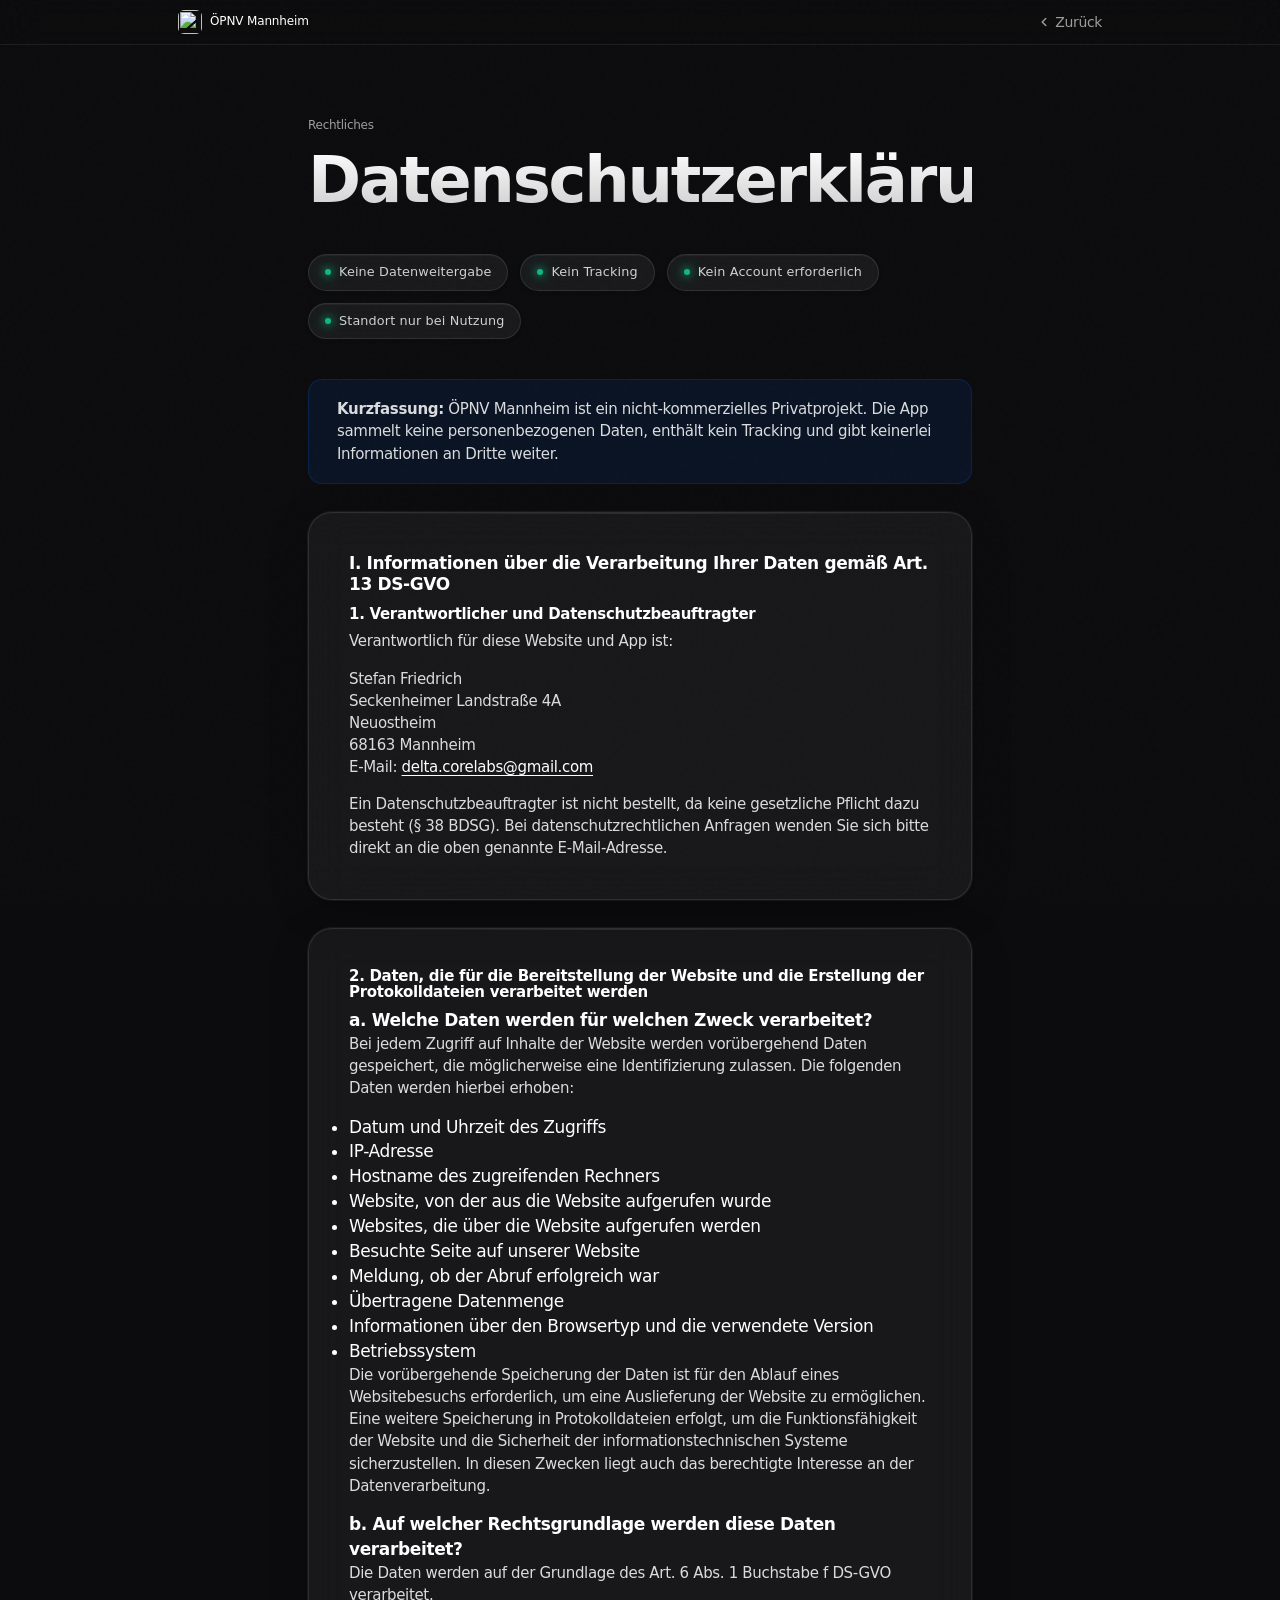
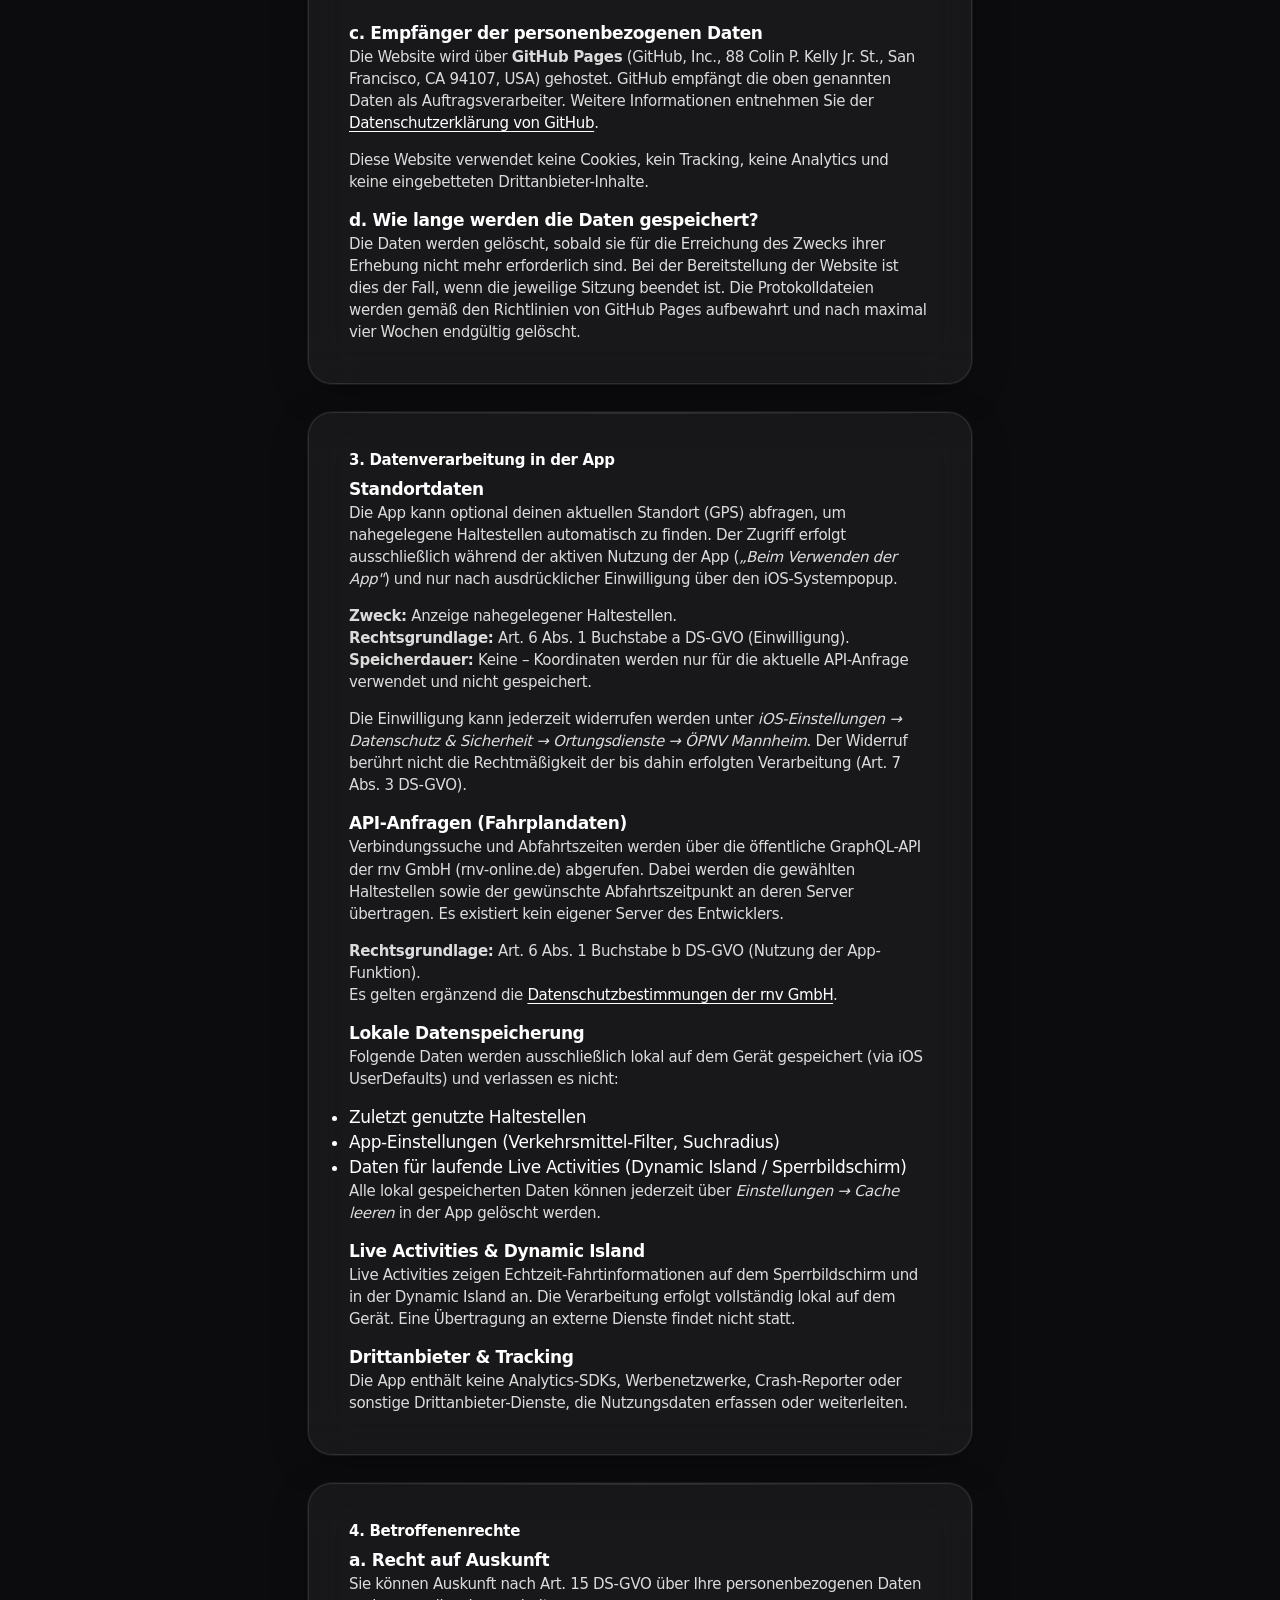
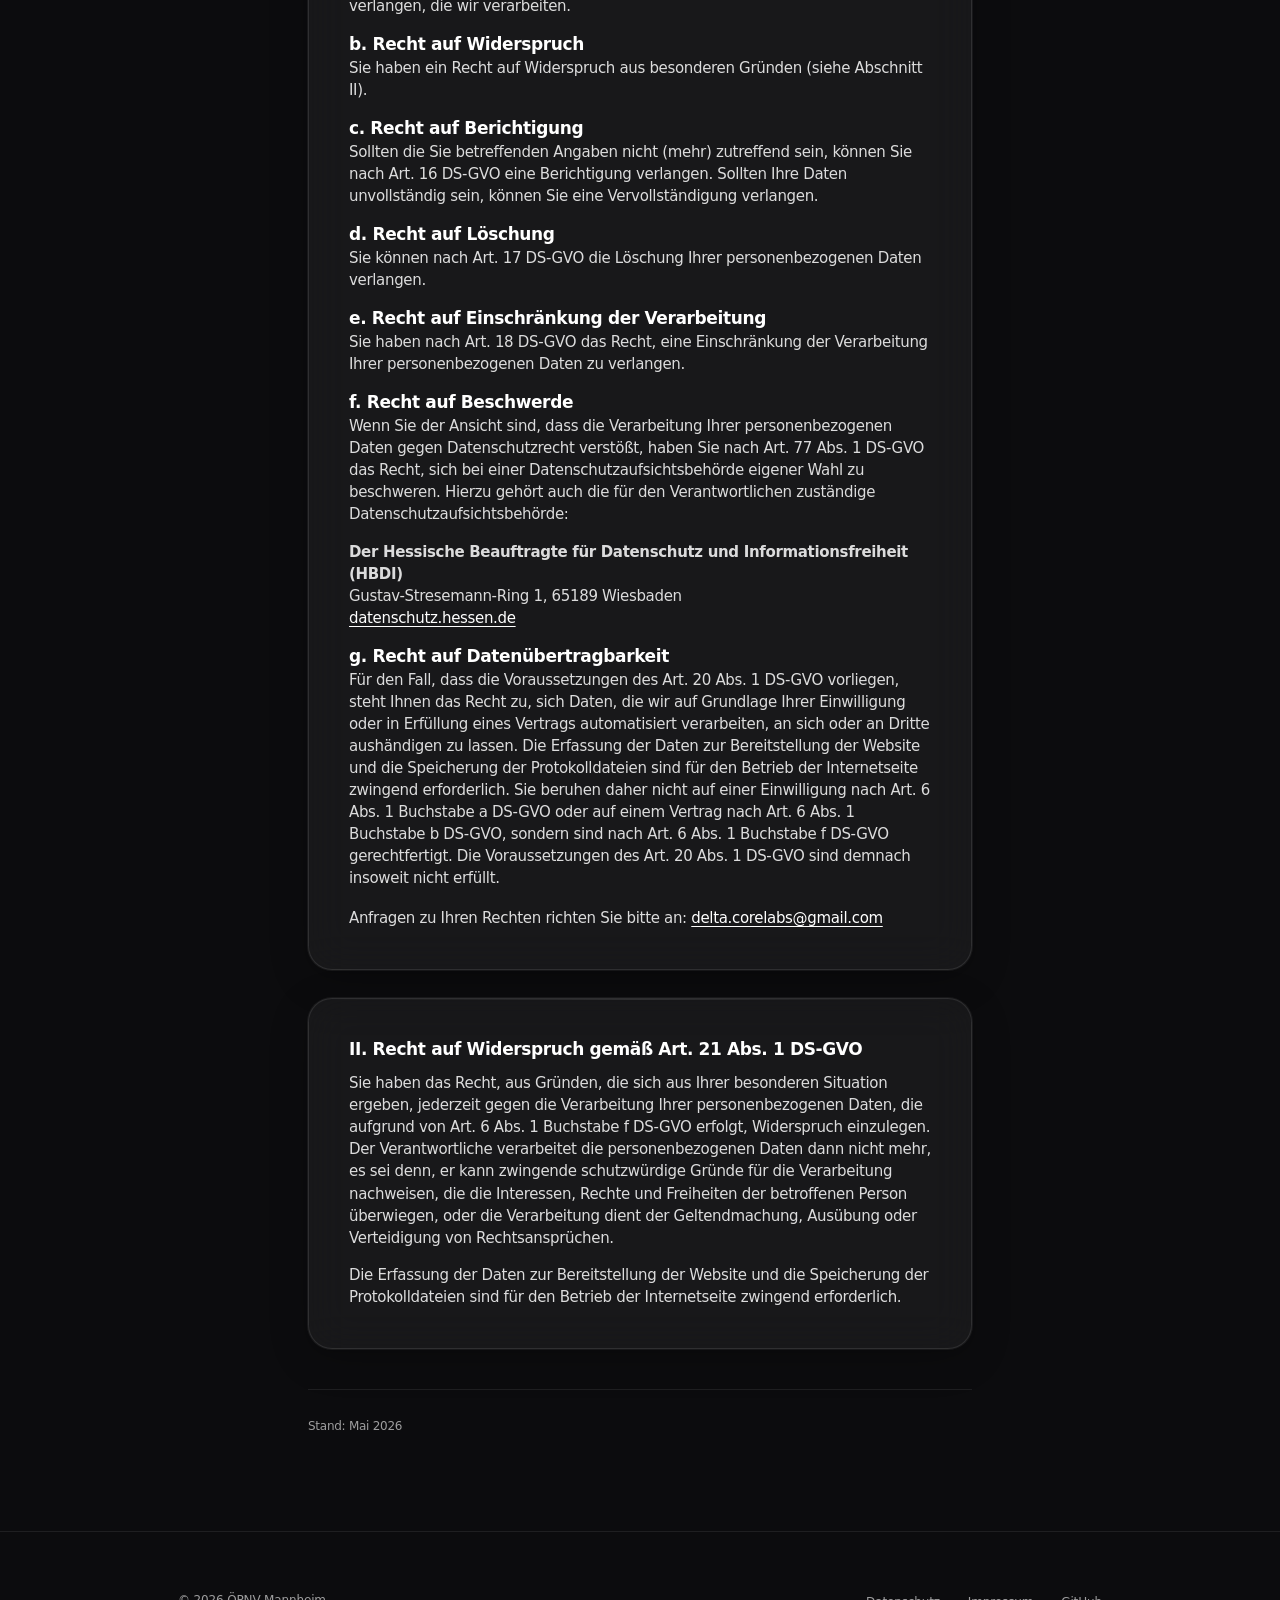
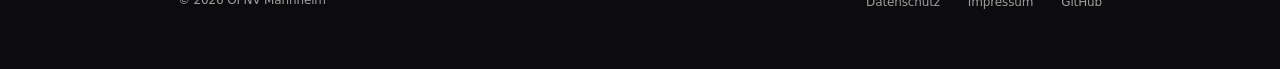
==== docs/datenschutz.html @ c0ea9a95 "website update" ====
<!DOCTYPE html>
<html lang="de">
<head>
  <meta charset="UTF-8" />
  <meta name="viewport" content="width=device-width, initial-scale=1.0" />
  <title>Datenschutzerklärung – ÖPNV Mannheim</title>
  <meta name="description" content="Datenschutzerklärung der App ÖPNV Mannheim – kein Tracking, keine Datenweitergabe." />
  <meta name="robots" content="noindex" />

  <link rel="icon" type="image/png" href="favicon.png" />
  <link rel="apple-touch-icon" href="apple-touch-icon.png" />
  <link rel="stylesheet" href="style.css" />
</head>
<body>

<nav>
  <div class="nav-inner">
    <a class="nav-logo" href="index.html">
      <img src="favicon.png" alt="" width="30" height="30" />
      ÖPNV Mannheim
    </a>
    <a class="back-link" href="index.html">
      <svg width="14" height="14" viewBox="0 0 24 24" fill="none" stroke="currentColor"
           stroke-width="2.5" stroke-linecap="round" stroke-linejoin="round" aria-hidden="true">
        <polyline points="15 18 9 12 15 6"/>
      </svg>
      Zurück
    </a>
  </div>
</nav>

<main class="page-main">
  <p class="page-eyebrow">Rechtliches</p>
  <h1>Datenschutzerklärung</h1>

  <div class="badge-group" style="margin-bottom: var(--sp-xl)">
    <span class="badge"><span class="dot"></span> Keine Datenweitergabe</span>
    <span class="badge"><span class="dot"></span> Kein Tracking</span>
    <span class="badge"><span class="dot"></span> Kein Account erforderlich</span>
    <span class="badge"><span class="dot"></span> Standort nur bei Nutzung</span>
  </div>

  <div class="highlight-box">
    <p>
      <strong>Kurzfassung:</strong> ÖPNV Mannheim ist ein nicht-kommerzielles Privatprojekt.
      Die App sammelt keine personenbezogenen Daten, enthält kein Tracking und gibt
      keinerlei Informationen an Dritte weiter.
    </p>
  </div>

  <!-- I. Informationen gemäß Art. 13 DS-GVO -->
  <div class="card">
    <h2>I. Informationen über die Verarbeitung Ihrer Daten gemäß Art. 13 DS-GVO</h2>

    <h3>1. Verantwortlicher und Datenschutzbeauftragter</h3>
    <p>Verantwortlich für diese Website und App ist:</p>
    <p>
      Stefan Friedrich<br />
      Seckenheimer Landstraße 4A <br />
      Neuostheim <br />
      68163 Mannheim <br />
      E-Mail: <span id="contact-email-ds"><noscript>delta.corelabs [at] gmail.com</noscript></span>
    </p>
    <p>
      Ein Datenschutzbeauftragter ist nicht bestellt, da keine gesetzliche Pflicht
      dazu besteht (§ 38 BDSG). Bei datenschutzrechtlichen Anfragen wenden Sie sich
      bitte direkt an die oben genannte E-Mail-Adresse.
    </p>
  </div>

  <!-- I.2 Website-Protokolldaten -->
  <div class="card">
    <h3>2. Daten, die für die Bereitstellung der Website und die Erstellung der Protokolldateien verarbeitet werden</h3>

    <h4>a. Welche Daten werden für welchen Zweck verarbeitet?</h4>
    <p>
      Bei jedem Zugriff auf Inhalte der Website werden vorübergehend Daten gespeichert,
      die möglicherweise eine Identifizierung zulassen. Die folgenden Daten werden
      hierbei erhoben:
    </p>
    <ul>
      <li>Datum und Uhrzeit des Zugriffs</li>
      <li>IP-Adresse</li>
      <li>Hostname des zugreifenden Rechners</li>
      <li>Website, von der aus die Website aufgerufen wurde</li>
      <li>Websites, die über die Website aufgerufen werden</li>
      <li>Besuchte Seite auf unserer Website</li>
      <li>Meldung, ob der Abruf erfolgreich war</li>
      <li>Übertragene Datenmenge</li>
      <li>Informationen über den Browsertyp und die verwendete Version</li>
      <li>Betriebssystem</li>
    </ul>
    <p>
      Die vorübergehende Speicherung der Daten ist für den Ablauf eines Websitebesuchs
      erforderlich, um eine Auslieferung der Website zu ermöglichen. Eine weitere
      Speicherung in Protokolldateien erfolgt, um die Funktionsfähigkeit der Website
      und die Sicherheit der informationstechnischen Systeme sicherzustellen. In diesen
      Zwecken liegt auch das berechtigte Interesse an der Datenverarbeitung.
    </p>

    <h4>b. Auf welcher Rechtsgrundlage werden diese Daten verarbeitet?</h4>
    <p>
      Die Daten werden auf der Grundlage des Art. 6 Abs. 1 Buchstabe f DS-GVO verarbeitet.
    </p>

    <h4>c. Empfänger der personenbezogenen Daten</h4>
    <p>
      Die Website wird über <strong>GitHub Pages</strong> (GitHub, Inc., 88 Colin P.
      Kelly Jr. St., San Francisco, CA 94107, USA) gehostet. GitHub empfängt die oben
      genannten Daten als Auftragsverarbeiter. Weitere Informationen entnehmen Sie der
      <a href="https://docs.github.com/en/site-policy/privacy-policies/github-general-privacy-statement"
         target="_blank" rel="noopener">Datenschutzerklärung von GitHub</a>.
    </p>
    <p>
      Diese Website verwendet keine Cookies, kein Tracking, keine Analytics und
      keine eingebetteten Drittanbieter-Inhalte.
    </p>

    <h4>d. Wie lange werden die Daten gespeichert?</h4>
    <p>
      Die Daten werden gelöscht, sobald sie für die Erreichung des Zwecks ihrer
      Erhebung nicht mehr erforderlich sind. Bei der Bereitstellung der Website ist
      dies der Fall, wenn die jeweilige Sitzung beendet ist. Die Protokolldateien
      werden gemäß den Richtlinien von GitHub Pages aufbewahrt und nach maximal
      vier Wochen endgültig gelöscht.
    </p>
  </div>

  <!-- I.3 App -->
  <div class="card">
    <h3>3. Datenverarbeitung in der App</h3>

    <h4>Standortdaten</h4>
    <p>
      Die App kann optional deinen aktuellen Standort (GPS) abfragen, um nahegelegene
      Haltestellen automatisch zu finden. Der Zugriff erfolgt ausschließlich während
      der aktiven Nutzung der App (<em>„Beim Verwenden der App"</em>) und nur nach
      ausdrücklicher Einwilligung über den iOS-Systempopup.
    </p>
    <p>
      <strong>Zweck:</strong> Anzeige nahegelegener Haltestellen.<br />
      <strong>Rechtsgrundlage:</strong> Art. 6 Abs. 1 Buchstabe a DS-GVO (Einwilligung).<br />
      <strong>Speicherdauer:</strong> Keine – Koordinaten werden nur für die aktuelle
      API-Anfrage verwendet und nicht gespeichert.
    </p>
    <p>
      Die Einwilligung kann jederzeit widerrufen werden unter
      <em>iOS-Einstellungen → Datenschutz &amp; Sicherheit → Ortungsdienste → ÖPNV Mannheim</em>.
      Der Widerruf berührt nicht die Rechtmäßigkeit der bis dahin erfolgten Verarbeitung
      (Art. 7 Abs. 3 DS-GVO).
    </p>

    <h4>API-Anfragen (Fahrplandaten)</h4>
    <p>
      Verbindungssuche und Abfahrtszeiten werden über die öffentliche GraphQL-API der
      rnv GmbH (rnv-online.de) abgerufen. Dabei werden die gewählten Haltestellen
      sowie der gewünschte Abfahrtszeitpunkt an deren Server übertragen.
      Es existiert kein eigener Server des Entwicklers.
    </p>
    <p>
      <strong>Rechtsgrundlage:</strong> Art. 6 Abs. 1 Buchstabe b DS-GVO (Nutzung der
      App-Funktion).<br />
      Es gelten ergänzend die
      <a href="https://www.rnv-online.de/datenschutz" target="_blank" rel="noopener">
        Datenschutzbestimmungen der rnv GmbH</a>.
    </p>

    <h4>Lokale Datenspeicherung</h4>
    <p>
      Folgende Daten werden ausschließlich lokal auf dem Gerät gespeichert
      (via iOS UserDefaults) und verlassen es nicht:
    </p>
    <ul>
      <li>Zuletzt genutzte Haltestellen</li>
      <li>App-Einstellungen (Verkehrsmittel-Filter, Suchradius)</li>
      <li>Daten für laufende Live Activities (Dynamic Island / Sperrbildschirm)</li>
    </ul>
    <p>
      Alle lokal gespeicherten Daten können jederzeit über
      <em>Einstellungen → Cache leeren</em> in der App gelöscht werden.
    </p>

    <h4>Live Activities &amp; Dynamic Island</h4>
    <p>
      Live Activities zeigen Echtzeit-Fahrtinformationen auf dem Sperrbildschirm
      und in der Dynamic Island an. Die Verarbeitung erfolgt vollständig lokal auf
      dem Gerät. Eine Übertragung an externe Dienste findet nicht statt.
    </p>

    <h4>Drittanbieter &amp; Tracking</h4>
    <p>
      Die App enthält keine Analytics-SDKs, Werbenetzwerke, Crash-Reporter oder
      sonstige Drittanbieter-Dienste, die Nutzungsdaten erfassen oder weiterleiten.
    </p>
  </div>

  <!-- I.4 Betroffenenrechte -->
  <div class="card">
    <h3>4. Betroffenenrechte</h3>

    <h4>a. Recht auf Auskunft</h4>
    <p>
      Sie können Auskunft nach Art. 15 DS-GVO über Ihre personenbezogenen Daten
      verlangen, die wir verarbeiten.
    </p>

    <h4>b. Recht auf Widerspruch</h4>
    <p>
      Sie haben ein Recht auf Widerspruch aus besonderen Gründen (siehe Abschnitt II).
    </p>

    <h4>c. Recht auf Berichtigung</h4>
    <p>
      Sollten die Sie betreffenden Angaben nicht (mehr) zutreffend sein, können Sie
      nach Art. 16 DS-GVO eine Berichtigung verlangen. Sollten Ihre Daten unvollständig
      sein, können Sie eine Vervollständigung verlangen.
    </p>

    <h4>d. Recht auf Löschung</h4>
    <p>
      Sie können nach Art. 17 DS-GVO die Löschung Ihrer personenbezogenen Daten verlangen.
    </p>

    <h4>e. Recht auf Einschränkung der Verarbeitung</h4>
    <p>
      Sie haben nach Art. 18 DS-GVO das Recht, eine Einschränkung der Verarbeitung
      Ihrer personenbezogenen Daten zu verlangen.
    </p>

    <h4>f. Recht auf Beschwerde</h4>
    <p>
      Wenn Sie der Ansicht sind, dass die Verarbeitung Ihrer personenbezogenen Daten
      gegen Datenschutzrecht verstößt, haben Sie nach Art. 77 Abs. 1 DS-GVO das Recht,
      sich bei einer Datenschutzaufsichtsbehörde eigener Wahl zu beschweren. Hierzu
      gehört auch die für den Verantwortlichen zuständige Datenschutzaufsichtsbehörde:
    </p>
    <p>
      <strong>Der Hessische Beauftragte für Datenschutz und Informationsfreiheit (HBDI)</strong><br />
      Gustav-Stresemann-Ring 1, 65189 Wiesbaden<br />
      <a href="https://datenschutz.hessen.de" target="_blank" rel="noopener">
        datenschutz.hessen.de</a>
    </p>

    <h4>g. Recht auf Datenübertragbarkeit</h4>
    <p>
      Für den Fall, dass die Voraussetzungen des Art. 20 Abs. 1 DS-GVO vorliegen,
      steht Ihnen das Recht zu, sich Daten, die wir auf Grundlage Ihrer Einwilligung
      oder in Erfüllung eines Vertrags automatisiert verarbeiten, an sich oder an
      Dritte aushändigen zu lassen. Die Erfassung der Daten zur Bereitstellung der
      Website und die Speicherung der Protokolldateien sind für den Betrieb der
      Internetseite zwingend erforderlich. Sie beruhen daher nicht auf einer
      Einwilligung nach Art. 6 Abs. 1 Buchstabe a DS-GVO oder auf einem Vertrag
      nach Art. 6 Abs. 1 Buchstabe b DS-GVO, sondern sind nach Art. 6 Abs. 1
      Buchstabe f DS-GVO gerechtfertigt. Die Voraussetzungen des Art. 20 Abs. 1
      DS-GVO sind demnach insoweit nicht erfüllt.
    </p>

    <p style="margin-top: var(--sp-md)">
      Anfragen zu Ihren Rechten richten Sie bitte an:
      <span id="contact-email-ds2"><noscript>delta.corelabs [at] gmail.com</noscript></span>
    </p>
  </div>

  <!-- II. Widerspruchsrecht -->
  <div class="card">
    <h2>II. Recht auf Widerspruch gemäß Art. 21 Abs. 1 DS-GVO</h2>
    <p>
      Sie haben das Recht, aus Gründen, die sich aus Ihrer besonderen Situation ergeben,
      jederzeit gegen die Verarbeitung Ihrer personenbezogenen Daten, die aufgrund von
      Art. 6 Abs. 1 Buchstabe f DS-GVO erfolgt, Widerspruch einzulegen. Der Verantwortliche
      verarbeitet die personenbezogenen Daten dann nicht mehr, es sei denn, er kann
      zwingende schutzwürdige Gründe für die Verarbeitung nachweisen, die die Interessen,
      Rechte und Freiheiten der betroffenen Person überwiegen, oder die Verarbeitung dient
      der Geltendmachung, Ausübung oder Verteidigung von Rechtsansprüchen.
    </p>
    <p>
      Die Erfassung der Daten zur Bereitstellung der Website und die Speicherung der
      Protokolldateien sind für den Betrieb der Internetseite zwingend erforderlich.
    </p>
  </div>

  <p class="meta">Stand: Mai 2026</p>
</main>

<footer>
  <div class="footer-inner">
    <span>© 2026 ÖPNV Mannheim</span>
    <ul>
      <li><a href="datenschutz.html">Datenschutz</a></li>
      <li><a href="impressum.html">Impressum</a></li>
      <li><a href="https://github.com/friedrichstefan/RNV-Transport-App" target="_blank" rel="noopener">GitHub</a></li>
    </ul>
  </div>
</footer>

<script>
(function () {
  var u = 'delta.corelabs', d = 'gmail.com', addr = u + '@' + d;
  var link = '<a href="mailto:' + addr + '">' + addr + '</a>';
  ['contact-email-ds', 'contact-email-ds2'].forEach(function (id) {
    var el = document.getElementById(id);
    if (el) el.innerHTML = link;
  });
})();
</script>

</body>
</html>
---- docs/style.css ----
/* ── Design Tokens – Frosted Glass Light-Dark Design 2024+ ───── */
:root {
  /* CTAs – Vibrant gradient with subtle animation */
  --c-primary:        #0066FF;
  --c-primary-active: #0052cc;
  --c-primary-gradient: linear-gradient(135deg, #0066FF 0%, #8B5CF6 50%, #D946EF 100%);
  --c-primary-gradient-hover: linear-gradient(135deg, #3385FF 0%, #A78BFA 50%, #E879F9 100%);
  --c-on-primary:     #ffffff;

  /* Text – Brighter for better readability */
  --c-ink:       #ffffff;
  --c-body:      rgba(255, 255, 255, 0.85);
  --c-muted:     rgba(255, 255, 255, 0.6);
  --c-muted-soft:rgba(255, 255, 255, 0.4);

  /* Canvas – Lighter dark backgrounds */
  --c-canvas:          #0C0C0E;
  --c-canvas-soft:     #121214;
  --c-surface:         #18181B;
  --c-surface-strong:  #1E1E22;

  /* Dark tiles – Lighter variations */
  --c-tile-dark:   #0C0C0E;
  --c-tile-dark-2: #101012;
  --c-tile-dark-3: #0E0E10;

  /* Hairlines – More visible glass borders */
  --c-hairline:        rgba(255, 255, 255, 0.08);
  --c-hairline-solid:  rgba(255, 255, 255, 0.12);
  --c-hairline-soft:   rgba(255, 255, 255, 0.05);

  /* Gradient orbs – Brighter neon spectrum */
  --c-grad-mint:    #3B82F6;
  --c-grad-peach:   #A78BFA;
  --c-grad-lavender:#C084FC;
  --c-grad-sky:     #22D3EE;
  --c-grad-rose:    #F472B6;

  /* Semantic – Modern neon accents */
  --c-success: #10B981;
  --c-error:   #EF4444;
  --c-warning: #F59E0B;

  /* Typography – Modern system stack with variable fonts */
  --font-display: 'SF Pro Display', 'Inter var', system-ui, -apple-system, BlinkMacSystemFont, sans-serif;
  --font-body:    'SF Pro Text', 'Inter var', system-ui, -apple-system, BlinkMacSystemFont, sans-serif;

  /* Spacing – Slightly more generous */
  --sp-xxs:     4px;
  --sp-xs:      8px;
  --sp-sm:      12px;
  --sp-base:    20px;
  --sp-md:      18px;
  --sp-lg:      28px;
  --sp-xl:      40px;
  --sp-xxl:     56px;
  --sp-section: 120px;

  /* Radius – More rounded for 2024+ aesthetics */
  --r-xs:   6px;
  --r-sm:   10px;
  --r-md:   14px;
  --r-lg:   18px;
  --r-xl:   24px;
  --r-xxl:  32px;
  --r-pill: 9999px;

  /* Shadows – Glass-style with soft glows */
  --shadow-card:       0 0 0 1px rgba(255, 255, 255, 0.06), 0 4px 6px rgba(0, 0, 0, 0.1), 0 10px 40px rgba(0, 0, 0, 0.2);
  --shadow-card-hover: 0 0 0 1px rgba(255, 255, 255, 0.12), 0 8px 16px rgba(0, 0, 0, 0.15), 0 24px 48px rgba(0, 102, 255, 0.12);
  --shadow-product:    drop-shadow(0 25px 50px rgba(0, 0, 0, 0.4));
  --shadow-glow:       0 0 60px rgba(59, 130, 246, 0.3), 0 0 120px rgba(167, 139, 250, 0.2);
  --shadow-glow-sm:    0 0 30px rgba(59, 130, 246, 0.25);

  /* Glass effect variables */
  --glass-bg:          rgba(255, 255, 255, 0.05);
  --glass-bg-strong:   rgba(255, 255, 255, 0.08);
  --glass-border:      rgba(255, 255, 255, 0.1);
  --glass-border-strong: rgba(255, 255, 255, 0.15);
  --glass-blur:        20px;

  /* Orb opacity – Brighter */
  --orb-opacity: .25;
  
  /* Animation timing */
  --ease-out-expo: cubic-bezier(0.16, 1, 0.3, 1);
  --ease-out-back: cubic-bezier(0.34, 1.56, 0.64, 1);
  --duration-fast: 150ms;
  --duration-normal: 300ms;
  --duration-slow: 500ms;
}

/* ── Tile overrides – Frosted glass variations ───────────────── */
.tile-dark   { background: #0C0C0E; --orb-opacity: .22; }
.tile-dark-2 { background: #101012; --orb-opacity: .20; }
.tile-dark-3 { background: #0E0E10; --orb-opacity: .22; }

/* Light tiles with glass feel */
.tile-light { 
  background: linear-gradient(180deg, #111113 0%, #151517 100%); 
  --orb-opacity: .18;
}
.tile-parchment { 
  background: #0F0F11; 
  border-top: 1px solid rgba(255, 255, 255, 0.06);
}

/* Modern mesh gradient overlay for hero sections */
.tile-dark::before,
.tile-dark-3::before {
  content: "";
  position: absolute;
  inset: 0;
  background: 
    radial-gradient(ellipse 80% 50% at 50% -20%, rgba(59, 130, 246, 0.12), transparent),
    radial-gradient(ellipse 60% 40% at 100% 50%, rgba(167, 139, 250, 0.08), transparent);
  pointer-events: none;
  z-index: 0;
}

/* ── Reset & Base ─────────────────────────────────────────────── */
*, *::before, *::after { box-sizing: border-box; margin: 0; padding: 0; }
html { scroll-behavior: smooth; }

body {
  font-family: var(--font-body);
  font-size: 17px;
  line-height: 1.47;
  letter-spacing: -0.022em;
  background: var(--c-canvas);
  color: var(--c-ink);
  -webkit-font-smoothing: antialiased;
  -moz-osx-font-smoothing: grayscale;
  position: relative;
}

/* Subtle noise texture overlay for depth */
body::before {
  content: "";
  position: fixed;
  inset: 0;
  background-image: url("data:image/svg+xml,%3Csvg viewBox='0 0 256 256' xmlns='http://www.w3.org/2000/svg'%3E%3Cfilter id='noise'%3E%3CfeTurbulence type='fractalNoise' baseFrequency='0.9' numOctaves='4' stitchTiles='stitch'/%3E%3C/filter%3E%3Crect width='100%25' height='100%25' filter='url(%23noise)'/%3E%3C/svg%3E");
  opacity: 0.015;
  pointer-events: none;
  z-index: 9999;
}

/* ── Typography – Modern tight tracking ──────────────────────── */
h1, h2, h3 {
  font-family: var(--font-display);
  font-weight: 600;
  color: var(--c-ink);
  line-height: 1.05;
}

h1 { 
  font-size: clamp(2.5rem, 6vw, 4rem); 
  letter-spacing: -0.035em; 
  font-weight: 700;
  background: linear-gradient(180deg, #fff 0%, rgba(255,255,255,0.8) 100%);
  -webkit-background-clip: text;
  -webkit-text-fill-color: transparent;
  background-clip: text;
}
h2 { 
  font-size: clamp(1.8rem, 4.5vw, 2.75rem);   
  letter-spacing: -0.025em;  
  margin-bottom: var(--sp-lg); 
  font-weight: 600;
}
h3 { 
  font-size: 1.125rem; 
  font-weight: 600; 
  letter-spacing: -0.02em; 
  font-family: var(--font-body); 
  margin-bottom: var(--sp-sm); 
}

p {
  font-family: var(--font-body);
  font-size: 17px;
  color: var(--c-body);
  line-height: 1.47;
  letter-spacing: -0.022em;
  margin-bottom: 1em;
}
p:last-child { margin-bottom: 0; }

a { color: var(--c-ink); text-decoration: underline; text-underline-offset: 3px; }
a:hover { opacity: .7; text-decoration: none; }

/* ── Layout ─────────────────────────────────────────────────── */
.container         { max-width: 900px; margin: 0 auto; padding: 0 var(--sp-lg); }
.container--narrow { max-width: 720px; margin: 0 auto; padding: 0 var(--sp-lg); }

section { padding: var(--sp-section) 0; position: relative; overflow: hidden; }
section + section { border-top: none; }

/* ── Eyebrow / Label – Frosted glass pill ────────────────────── */
.eyebrow {
  display: inline-flex;
  align-items: center;
  gap: var(--sp-xs);
  font-family: var(--font-body);
  font-size: .7rem;
  font-weight: 600;
  letter-spacing: .1em;
  text-transform: uppercase;
  color: #fff;
  background: linear-gradient(135deg, rgba(59, 130, 246, 0.2) 0%, rgba(167, 139, 250, 0.2) 100%);
  border: 1px solid rgba(255, 255, 255, 0.15);
  border-radius: var(--r-pill);
  padding: 8px 18px;
  margin-bottom: var(--sp-xl);
  text-decoration: none;
  backdrop-filter: blur(12px);
  -webkit-backdrop-filter: blur(12px);
  position: relative;
  overflow: hidden;
  box-shadow: 0 2px 8px rgba(0, 0, 0, 0.1), inset 0 1px 0 rgba(255,255,255,0.1);
}

.eyebrow::before {
  content: "";
  position: absolute;
  top: 0;
  left: 0;
  right: 0;
  height: 50%;
  background: linear-gradient(180deg, rgba(255,255,255,0.15) 0%, transparent 100%);
  pointer-events: none;
}

/* ── Gradient Orbs – Modern mesh gradient feel ───────────────── */
.orb-field {
  position: absolute;
  inset: 0;
  pointer-events: none;
  z-index: 0;
  overflow: hidden;
}

.orb {
  position: absolute;
  border-radius: 50%;
  filter: blur(120px);
  opacity: var(--orb-opacity);
  animation: float 20s ease-in-out infinite;
}

.orb-1 { 
  width: 600px; 
  height: 600px; 
  background: radial-gradient(circle, var(--c-grad-mint) 0%, transparent 70%);
  top: -200px; 
  right: -150px;
  animation-delay: 0s;
}
.orb-2 { 
  width: 500px; 
  height: 500px; 
  background: radial-gradient(circle, var(--c-grad-peach) 0%, transparent 70%);
  bottom: -150px; 
  left: -150px;
  animation-delay: -7s;
}
.orb-3 { 
  width: 400px; 
  height: 400px; 
  background: radial-gradient(circle, var(--c-grad-rose) 0%, transparent 70%);
  top: 20%; 
  left: 25%;
  animation-delay: -14s;
}

@keyframes float {
  0%, 100% { transform: translate(0, 0) scale(1); }
  25% { transform: translate(20px, -20px) scale(1.02); }
  50% { transform: translate(-10px, 10px) scale(0.98); }
  75% { transform: translate(-20px, -10px) scale(1.01); }
}

@keyframes orbFloat {
  0%, 100% { transform: translateY(0px) scale(1); }
  50%       { transform: translateY(-22px) scale(1.04); }
}
.orb-1 { animation: orbFloat 14s ease-in-out infinite; }
.orb-2 { animation: orbFloat 18s ease-in-out infinite 2.5s; }
.orb-3 { animation: orbFloat 16s ease-in-out infinite 5s; }

/* ── Navigation ─────────────────────────────────────────────── */
nav {
  position: sticky;
  top: 0;
  z-index: 200;
  background: rgba(12, 12, 14, 0.75);
  backdrop-filter: saturate(180%) blur(24px);
  -webkit-backdrop-filter: saturate(180%) blur(24px);
  border-bottom: 1px solid rgba(255, 255, 255, 0.08);
  transition: background .3s, border-color .3s, box-shadow .3s;
}

nav.scrolled { 
  background: rgba(12, 12, 14, 0.9); 
  backdrop-filter: saturate(180%) blur(24px); 
  -webkit-backdrop-filter: saturate(180%) blur(24px);
  box-shadow: 0 4px 30px rgba(0, 0, 0, 0.2);
}

.nav-inner {
  display: flex;
  align-items: center;
  justify-content: space-between;
  height: 44px;
  max-width: 980px;
  margin: 0 auto;
  padding: 0 var(--sp-lg);
}

.nav-logo {
  display: flex;
  align-items: center;
  gap: var(--sp-xs);
  text-decoration: none;
  font-size: 12px;
  font-weight: 400;
  letter-spacing: -0.012em;
  color: var(--c-ink);
}

.nav-logo:hover { opacity: 1; text-decoration: none; }
.nav-logo img { width: 24px; height: 24px; border-radius: 6px; }

.nav-links { display: flex; align-items: center; gap: var(--sp-xl); list-style: none; }

.nav-links a {
  font-size: 12px;
  font-weight: 400;
  letter-spacing: -0.012em;
  text-decoration: none;
  color: var(--c-muted);
  transition: color .15s;
}
.nav-links a:hover { color: var(--c-ink); opacity: 1; text-decoration: none; }

/* Hamburger */
.nav-hamburger {
  display: none;
  flex-direction: column;
  justify-content: center;
  align-items: center;
  gap: 4px;
  width: 36px;
  height: 36px;
  background: none;
  border: none;
  cursor: pointer;
  padding: 0;
}

.nav-hamburger span {
  display: block;
  width: 18px;
  height: 1px;
  background: var(--c-ink);
  border-radius: 1px;
  transition: transform .22s ease, opacity .22s ease;
  transform-origin: center;
}

.nav-hamburger.is-open span:nth-child(1) { transform: translateY(5px) rotate(45deg); }
.nav-hamburger.is-open span:nth-child(2) { opacity: 0; transform: scaleX(0); }
.nav-hamburger.is-open span:nth-child(3) { transform: translateY(-5px) rotate(-45deg); }

.nav-mobile {
  display: none;
  position: fixed;
  inset: 44px 0 0 0;
  background: rgba(10, 10, 10, .98);
  backdrop-filter: blur(24px);
  -webkit-backdrop-filter: blur(24px);
  z-index: 190;
  flex-direction: column;
  padding: var(--sp-xl) var(--sp-lg);
  border-top: 1px solid var(--c-hairline);
}

.nav-mobile.is-open { display: flex; }

.nav-mobile a {
  display: block;
  font-family: var(--font-display);
  font-size: 1.5rem;
  font-weight: 600;
  color: var(--c-ink);
  text-decoration: none;
  padding: var(--sp-md) 0;
  border-bottom: 1px solid var(--c-hairline);
  transition: color .15s;
}
.nav-mobile a:last-child { border-bottom: none; }
.nav-mobile a:hover { opacity: .6; text-decoration: none; }

/* ── Buttons – Ultra-modern 2024+ style ──────────────────────── */
.btn {
  display: inline-flex;
  align-items: center;
  justify-content: center;
  gap: var(--sp-xs);
  padding: 14px 28px;
  height: 48px;
  border-radius: var(--r-pill);
  font-family: var(--font-body);
  font-size: .9375rem;
  font-weight: 600;
  letter-spacing: -0.01em;
  text-decoration: none;
  cursor: pointer;
  border: none;
  transition: all var(--duration-normal) var(--ease-out-expo);
  white-space: nowrap;
  line-height: 1;
  position: relative;
  overflow: hidden;
}
.btn::before {
  content: "";
  position: absolute;
  inset: 0;
  background: linear-gradient(180deg, rgba(255,255,255,0.1) 0%, transparent 50%);
  opacity: 0;
  transition: opacity var(--duration-fast) ease;
}
.btn:hover::before { opacity: 1; }
.btn:hover { transform: translateY(-3px); text-decoration: none; }
.btn:active { transform: scale(0.97) translateY(0); transition-duration: 100ms; }

.btn-primary { 
  background: var(--c-primary-gradient); 
  color: var(--c-on-primary); 
  box-shadow: 
    0 0 0 1px rgba(255,255,255,0.1) inset,
    0 4px 16px rgba(0, 102, 255, 0.3),
    0 8px 32px rgba(139, 92, 246, 0.2);
}
.btn-primary:hover { 
  box-shadow: 
    0 0 0 1px rgba(255,255,255,0.15) inset,
    0 8px 32px rgba(0, 102, 255, 0.4),
    0 16px 48px rgba(139, 92, 246, 0.25);
}

.btn-outline {
  background: rgba(255, 255, 255, 0.06);
  color: var(--c-ink);
  box-shadow: 
    inset 0 0 0 1px rgba(255, 255, 255, 0.12),
    inset 0 1px 0 rgba(255, 255, 255, 0.1),
    0 2px 8px rgba(0, 0, 0, 0.15);
  backdrop-filter: blur(16px);
  -webkit-backdrop-filter: blur(16px);
}
.btn-outline:hover {
  box-shadow: 
    inset 0 0 0 1px rgba(255, 255, 255, 0.2),
    inset 0 1px 0 rgba(255, 255, 255, 0.15),
    0 4px 16px rgba(0, 0, 0, 0.2);
  background: rgba(255, 255, 255, 0.1);
}

.btn-instagram {
  background: rgba(255, 255, 255, 0.03);
  box-shadow: inset 0 0 0 1px rgba(255, 255, 255, 0.1);
  padding: var(--sp-xs) var(--sp-sm);
  line-height: 0;
  backdrop-filter: blur(8px);
  -webkit-backdrop-filter: blur(8px);
}
.btn-instagram:hover { background: rgba(255, 255, 255, 0.08); }

.btn-group { display: flex; gap: var(--sp-md); flex-wrap: wrap; align-items: center; }

/* App Store badge */
.appstore-badge-link {
  display: inline-flex;
  align-items: center;
  text-decoration: none;
  transition: opacity .15s, transform .15s;
}
.appstore-badge-link:hover  { opacity: .8; transform: translateY(-1px); text-decoration: none; }
.appstore-badge-link img    { display: block; height: 44px; width: auto; }

/* ── Badge Pills – Frosted glass morphism ────────────────────── */
.badge {
  display: inline-flex;
  align-items: center;
  gap: 8px;
  background: rgba(255, 255, 255, 0.06);
  border: 1px solid rgba(255, 255, 255, 0.1);
  border-radius: var(--r-pill);
  padding: 8px 16px;
  font-size: .8rem;
  font-weight: 500;
  color: rgba(255, 255, 255, 0.8);
  backdrop-filter: blur(16px);
  -webkit-backdrop-filter: blur(16px);
  letter-spacing: .01em;
  transition: all var(--duration-fast) ease;
  box-shadow: 0 2px 4px rgba(0, 0, 0, 0.05), inset 0 1px 0 rgba(255,255,255,0.05);
}

.badge:hover {
  background: rgba(255, 255, 255, 0.1);
  border-color: rgba(255, 255, 255, 0.15);
  color: rgba(255, 255, 255, 1);
}

.badge .dot { 
  width: 6px; 
  height: 6px; 
  border-radius: 50%; 
  background: var(--c-success); 
  flex-shrink: 0; 
  box-shadow: 0 0 8px var(--c-success), 0 0 16px var(--c-success);
  animation: pulse-dot 2s ease-in-out infinite;
}

@keyframes pulse-dot {
  0%, 100% { opacity: 1; transform: scale(1); }
  50% { opacity: 0.7; transform: scale(1.1); }
}

.badge-group { display: flex; flex-wrap: wrap; gap: var(--sp-sm); margin: var(--sp-xl) 0 0; }

/* Ensure containers in dark tiles sit above orb-field (z-index:0) */
.tile-dark   > .container,
.tile-dark-2 > .container,
.tile-dark-3 > .container { position: relative; z-index: 1; }

/* ── Hero ────────────────────────────────────────────────────── */
#hero {
  padding: 100px 0 var(--sp-section);
  text-align: center;
}

.hero-content { position: relative; z-index: 1; }
#hero .eyebrow { display: inline-flex; text-align: center; }
#hero h1 { margin: 0 auto var(--sp-md); max-width: 760px; }

.hero-sub {
  font-size: 1.125rem;
  color: var(--c-body);
  max-width: 540px;
  margin: 0 auto var(--sp-xl);
  line-height: 1.5;
}

.hero-content .btn-group { justify-content: center; }

/* ── Carousel ────────────────────────────────────────────────── */
.carousel { margin-top: var(--sp-xxl); }

.carousel-track {
  display: flex;
  align-items: center;
  justify-content: center;
  height: 540px;
  position: relative;
  touch-action: pan-y;
  cursor: grab;
  outline: none;
}
.carousel-track:active { cursor: grabbing; }

.carousel-slide {
  position: absolute;
  transition: transform .55s cubic-bezier(.4,0,.2,1), opacity .55s cubic-bezier(.4,0,.2,1);
  opacity: 0;
  pointer-events: none;
  will-change: transform, opacity;
}

.carousel-slide.is-active  { opacity: 1; pointer-events: auto; transform: translateX(0) rotate(0deg) scale(1); z-index: 3; }
.carousel-slide.is-prev    { opacity: .55; transform: translateX(-252px) rotate(-4deg) scale(.82); transform-origin: bottom right; z-index: 2; }
.carousel-slide.is-next    { opacity: .55; transform: translateX(252px)  rotate(4deg)  scale(.82); transform-origin: bottom left;  z-index: 2; }

.phone-mockup { position: relative; display: inline-block; width: 224px; }

.phone-mockup .phone-frame-img {
  display: block; width: 100%; height: auto;
  position: relative; z-index: 2;
  pointer-events: none; user-select: none; -webkit-user-drag: none;
  filter: var(--shadow-product);
}

.phone-mockup .phone-screenshot {
  position: absolute;
  top: 2.5%; left: 5.33%; width: 89.33%; height: 96.7%;
  object-fit: cover; z-index: 1;
  border-radius: 14px 14px 32px 32px;
  user-select: none; -webkit-user-drag: none;
}

.carousel-dots { display: flex; justify-content: center; gap: var(--sp-xs); margin-top: var(--sp-lg); }

.carousel-dots .dot {
  width: 6px; height: 6px; border-radius: 50%;
  background: var(--c-hairline-solid);
  border: none; cursor: pointer; padding: 0;
  transition: background .2s, width .25s cubic-bezier(.4,0,.2,1);
}

.carousel-dots .dot.active { background: var(--c-ink); width: 18px; border-radius: 3px; }

/* Watch carousel */
.carousel--watch .carousel-track { height: 430px; }

.watch-img {
  width: 200px; height: auto; display: block;
  filter: var(--shadow-product);
  user-select: none; -webkit-user-drag: none;
}

/* ── Stats Band ──────────────────────────────────────────────── */
#stats { padding: 0; }

.stats-grid { display: grid; grid-template-columns: repeat(3, 1fr); }

.stat-item { padding: var(--sp-xxl) var(--sp-xl); text-align: center; position: relative; }

.stat-item + .stat-item { border-left: 1px solid var(--c-hairline); }

.stat-value {
  display: block;
  font-family: var(--font-display);
  font-size: clamp(1.5rem, 3.5vw, 2.25rem);
  font-weight: 600;
  letter-spacing: -0.02em;
  color: var(--c-ink);
  margin-bottom: var(--sp-xxs);
  line-height: 1.1;
}

.stat-label { display: block; font-size: 14px; color: var(--c-muted); line-height: 1.43; letter-spacing: -0.014em; }

/* ── Steps ───────────────────────────────────────────────────── */
.steps-grid {
  display: grid;
  grid-template-columns: repeat(3, 1fr);
  gap: var(--sp-base);
  margin-top: var(--sp-xl);
}

.step-card {
  background: var(--glass-bg);
  border: 1px solid var(--glass-border);
  border-radius: var(--r-xxl);
  padding: var(--sp-xl);
  box-shadow: var(--shadow-card);
  transition: all var(--duration-normal) var(--ease-out-expo);
  backdrop-filter: blur(var(--glass-blur));
  -webkit-backdrop-filter: blur(var(--glass-blur));
  position: relative;
  overflow: hidden;
}

.step-card::before {
  content: "";
  position: absolute;
  top: 0;
  left: 0;
  right: 0;
  height: 1px;
  background: linear-gradient(90deg, transparent, rgba(255,255,255,0.15), transparent);
}

.step-card::after {
  content: "";
  position: absolute;
  inset: 0;
  background: linear-gradient(180deg, rgba(255,255,255,0.03) 0%, transparent 40%);
  pointer-events: none;
}

.step-card:hover { 
  box-shadow: var(--shadow-card-hover); 
  transform: translateY(-6px) scale(1.01); 
  border-color: var(--glass-border-strong);
  background: var(--glass-bg-strong);
}

.step-number {
  font-family: var(--font-display);
  font-size: 3rem;
  font-weight: 700;
  letter-spacing: -0.04em;
  background: linear-gradient(135deg, rgba(255,255,255,0.15) 0%, rgba(255,255,255,0.05) 100%);
  -webkit-background-clip: text;
  -webkit-text-fill-color: transparent;
  background-clip: text;
  line-height: 1;
  margin-bottom: var(--sp-lg);
  transition: all var(--duration-normal) var(--ease-out-expo);
}

.step-card:hover .step-number { 
  background: var(--c-primary-gradient);
  -webkit-background-clip: text;
  background-clip: text;
}

/* ── Feature Cards ───────────────────────────────────────────── */
.features-grid {
  display: grid;
  grid-template-columns: repeat(auto-fill, minmax(250px, 1fr));
  gap: var(--sp-base);
  margin-top: var(--sp-xl);
}

.feature-card {
  background: var(--glass-bg);
  border-radius: var(--r-xxl);
  padding: var(--sp-xl);
  border: 1px solid var(--glass-border);
  box-shadow: var(--shadow-card);
  position: relative;
  overflow: hidden;
  transition: all var(--duration-normal) var(--ease-out-expo);
  backdrop-filter: blur(var(--glass-blur));
  -webkit-backdrop-filter: blur(var(--glass-blur));
}

.feature-card:hover { 
  box-shadow: var(--shadow-card-hover); 
  transform: translateY(-6px) scale(1.01);
  border-color: var(--glass-border-strong);
  background: var(--glass-bg-strong);
}

/* Subtle gradient blob – Modern glow effect */
.feature-card::before {
  content: "";
  position: absolute;
  inset: 0;
  background: radial-gradient(circle at top right, var(--blob-color, transparent) 0%, transparent 60%);
  opacity: .12;
  pointer-events: none;
  transition: opacity var(--duration-normal) ease;
}

.feature-card:hover::before {
  opacity: .2;
}

/* Top highlight line + inner glow */
.feature-card::after {
  content: "";
  position: absolute;
  top: 0;
  left: 0;
  right: 0;
  height: 50%;
  background: linear-gradient(180deg, rgba(255,255,255,0.04) 0%, transparent 100%);
  pointer-events: none;
}

.feature-card:nth-child(1) { --blob-color: var(--c-grad-mint); }
.feature-card:nth-child(2) { --blob-color: var(--c-grad-sky); }
.feature-card:nth-child(3) { --blob-color: var(--c-grad-peach); }
.feature-card:nth-child(4) { --blob-color: var(--c-grad-lavender); }
.feature-card:nth-child(5) { --blob-color: var(--c-grad-rose); }
.feature-card:nth-child(6) { --blob-color: var(--c-grad-mint); }
.feature-card:nth-child(7) { --blob-color: var(--c-grad-sky); }

.feature-icon {
  width: 52px; height: 52px;
  border-radius: var(--r-lg);
  background: linear-gradient(135deg, rgba(0, 102, 255, 0.1) 0%, rgba(139, 92, 246, 0.1) 100%);
  border: 1px solid rgba(0, 102, 255, 0.15);
  display: grid; place-items: center;
  font-size: 22px;
  margin-bottom: var(--sp-lg);
  position: relative;
  transition: all var(--duration-normal) ease;
}

.feature-card:hover .feature-icon {
  transform: scale(1.05);
  border-color: rgba(0, 102, 255, 0.3);
  box-shadow: 0 0 20px rgba(0, 102, 255, 0.2);
}

/* ── Info Cards ──────────────────────────────────────────────── */
.info-grid {
  display: grid;
  grid-template-columns: 1fr 1fr;
  gap: var(--sp-base);
  margin-top: var(--sp-xl);
}

.info-card {
  background: var(--glass-bg);
  border-radius: var(--r-xxl);
  padding: var(--sp-xl);
  border: 1px solid var(--glass-border);
  box-shadow: var(--shadow-card);
  backdrop-filter: blur(var(--glass-blur));
  -webkit-backdrop-filter: blur(var(--glass-blur));
  transition: all var(--duration-normal) var(--ease-out-expo);
  position: relative;
  overflow: hidden;
}

.info-card::before {
  content: "";
  position: absolute;
  top: 0;
  left: 0;
  right: 0;
  height: 1px;
  background: linear-gradient(90deg, transparent, rgba(255,255,255,0.12), transparent);
}

.info-card::after {
  content: "";
  position: absolute;
  inset: 0;
  background: linear-gradient(180deg, rgba(255,255,255,0.03) 0%, transparent 50%);
  pointer-events: none;
}

.info-card:hover {
  border-color: var(--glass-border-strong);
  transform: translateY(-4px) scale(1.005);
  background: var(--glass-bg-strong);
}

.info-card h3 { margin-bottom: var(--sp-sm); }

/* ── Timeline / Changelog ────────────────────────────────────── */
.timeline { margin-top: var(--sp-xl); position: relative; }

.timeline::before {
  content: "";
  position: absolute;
  left: 7px; top: 8px; bottom: 8px;
  width: 1px;
  background: var(--c-hairline);
}

.timeline-item { display: flex; gap: var(--sp-xl); padding-bottom: var(--sp-xxl); position: relative; }
.timeline-item:last-child { padding-bottom: 0; }

.timeline-dot {
  width: 16px; height: 16px; border-radius: 50%;
  background: rgba(255, 255, 255, 0.03);
  border: 2px solid rgba(255, 255, 255, 0.1);
  flex-shrink: 0; margin-top: 4px; position: relative; z-index: 1;
  transition: all var(--duration-normal) ease;
}

.timeline-item:hover .timeline-dot {
  border-color: rgba(0, 102, 255, 0.3);
  background: rgba(0, 102, 255, 0.1);
}

.timeline-dot.is-latest { 
  background: linear-gradient(135deg, var(--c-primary) 0%, #8B5CF6 100%);
  border-color: transparent; 
  box-shadow: 0 0 20px rgba(0, 102, 255, 0.4), 0 0 40px rgba(139, 92, 246, 0.2);
  animation: glow-pulse 3s ease-in-out infinite;
}

@keyframes glow-pulse {
  0%, 100% { box-shadow: 0 0 20px rgba(0, 102, 255, 0.4), 0 0 40px rgba(139, 92, 246, 0.2); }
  50% { box-shadow: 0 0 30px rgba(0, 102, 255, 0.6), 0 0 60px rgba(139, 92, 246, 0.3); }
}

.timeline-body { flex: 1; }

.timeline-version { font-size: 12px; color: var(--c-muted); margin-bottom: var(--sp-xxs); }

.timeline-title {
  font-family: var(--font-display);
  font-size: 1.5rem; font-weight: 600;
  color: var(--c-ink);
  letter-spacing: -0.015em;
  margin-bottom: var(--sp-sm);
  line-height: 1.2;
}

.timeline-list { list-style: none; display: flex; flex-direction: column; gap: var(--sp-xxs); }

.timeline-list li {
  font-size: 15px; color: var(--c-body);
  display: flex; align-items: baseline; gap: var(--sp-xs);
}

.timeline-list li::before { content: "–"; color: var(--c-muted-soft); flex-shrink: 0; }

/* ── Feature Highlight ───────────────────────────────────────── */
.feature-highlight {
  display: grid;
  grid-template-columns: 1fr 1fr;
  gap: var(--sp-xxl);
  align-items: center;
  margin-top: var(--sp-xxl);
}

.feature-highlight.reverse { direction: rtl; }
.feature-highlight.reverse > * { direction: ltr; }

.highlight-text h3 {
  font-family: var(--font-display);
  font-size: clamp(1.5rem, 3vw, 2rem);
  font-weight: 600;
  letter-spacing: -0.02em;
  margin-bottom: var(--sp-md);
  line-height: 1.1;
  color: var(--c-ink);
}

.highlight-visual {
  background: var(--glass-bg);
  border: 1px solid var(--glass-border);
  border-radius: var(--r-xxl);
  padding: var(--sp-xxl);
  display: flex; align-items: center; justify-content: center;
  min-height: 280px;
  position: relative; overflow: hidden;
  box-shadow: var(--shadow-card);
  backdrop-filter: blur(var(--glass-blur));
  -webkit-backdrop-filter: blur(var(--glass-blur));
  transition: all var(--duration-normal) var(--ease-out-expo);
}

.highlight-visual:hover {
  transform: scale(1.01);
  border-color: var(--glass-border-strong);
  background: var(--glass-bg-strong);
}

.highlight-visual::before {
  content: "";
  position: absolute; inset: 0;
  background: 
    radial-gradient(circle at 70% 30%, rgba(59, 130, 246, 0.15) 0%, transparent 50%),
    radial-gradient(circle at 30% 70%, rgba(167, 139, 250, 0.1) 0%, transparent 50%);
  opacity: 1;
  pointer-events: none;
}

.highlight-visual::after {
  content: "";
  position: absolute;
  top: 0;
  left: 0;
  right: 0;
  height: 50%;
  background: linear-gradient(180deg, rgba(255,255,255,0.04) 0%, transparent 100%);
  pointer-events: none;
}

.highlight-visual .big-emoji {
  font-size: 5rem;
  position: relative; z-index: 1;
  filter: drop-shadow(0 8px 16px rgba(0,0,0,.12));
}

/* ── Privacy Section ─────────────────────────────────────────── */
#datenschutz .prose { max-width: 680px; }

/* ── Support Box ─────────────────────────────────────────────── */
.support-box {
  background: var(--glass-bg);
  border-radius: var(--r-xxl);
  padding: var(--sp-xxl);
  border: 1px solid var(--glass-border);
  box-shadow: var(--shadow-card);
  text-align: center;
  max-width: 600px;
  margin: var(--sp-xxl) auto 0;
  position: relative; 
  overflow: hidden;
  backdrop-filter: blur(var(--glass-blur));
  -webkit-backdrop-filter: blur(var(--glass-blur));
}

.support-box::before {
  content: "";
  position: absolute;
  top: 0;
  left: 0;
  right: 0;
  height: 50%;
  background: linear-gradient(180deg, rgba(255,255,255,0.04) 0%, transparent 100%);
  pointer-events: none;
}

.support-box::after {
  content: "";
  position: absolute;
  inset: 0;
  background: radial-gradient(ellipse at 50% -30%, rgba(59, 130, 246, 0.12), transparent 60%);
  pointer-events: none;
}

.support-box::before {
  content: "";
  position: absolute; inset: 0;
  background: radial-gradient(circle at 50% 0%, var(--c-grad-sky) 0%, transparent 65%);
  opacity: .16;
  pointer-events: none;
}

.support-box > * { position: relative; z-index: 1; }
.support-box h3 { font-size: 1.375rem; margin-bottom: var(--sp-sm); }
.support-box p  { margin-bottom: var(--sp-lg); }

/* ── Footer ──────────────────────────────────────────────────── */
footer { border-top: 1px solid var(--c-hairline); padding: var(--sp-xxl) 0; }

.footer-inner {
  display: flex; align-items: center; justify-content: space-between;
  flex-wrap: wrap; gap: var(--sp-md);
  max-width: 980px; margin: 0 auto; padding: 0 var(--sp-lg);
}

footer span, footer a { font-size: 12px; color: var(--c-muted); letter-spacing: -0.012em; }
footer a { text-decoration: none; }
footer a:hover { color: var(--c-ink); opacity: 1; text-decoration: none; }
footer ul { list-style: none; display: flex; gap: var(--sp-lg); flex-wrap: wrap; }

/* ── Sub-page layout ─────────────────────────────────────────── */
.page-main { max-width: 720px; margin: 0 auto; padding: 72px var(--sp-lg) 96px; }

.page-eyebrow { font-size: 12px; font-weight: 400; color: var(--c-muted); margin-bottom: var(--sp-sm); }

.page-main h1 { margin-bottom: var(--sp-xl); }

.card {
  background: var(--glass-bg);
  border-radius: var(--r-xl);
  padding: var(--sp-xl);
  border: 1px solid var(--glass-border);
  box-shadow: var(--shadow-card);
  margin-bottom: var(--sp-lg);
  backdrop-filter: blur(var(--glass-blur));
  -webkit-backdrop-filter: blur(var(--glass-blur));
  position: relative;
  overflow: hidden;
}

.card::before {
  content: "";
  position: absolute;
  top: 0;
  left: 0;
  right: 0;
  height: 1px;
  background: linear-gradient(90deg, transparent, rgba(255,255,255,0.1), transparent);
}

.card h2 { font-size: 17px; font-family: var(--font-body); font-weight: 600; letter-spacing: -0.022em; margin-bottom: var(--sp-sm); line-height: 1.24; }
.card h3 { font-size: 15px; font-weight: 600; margin-top: var(--sp-lg); margin-bottom: var(--sp-xs); font-family: var(--font-body); }
.card h3:first-of-type { margin-top: 0; }
.card p { font-size: 15px; }

.disclaimer { background: rgba(255, 255, 255, 0.03); border: 1px solid rgba(255, 255, 255, 0.08); border-radius: var(--r-md); padding: var(--sp-md) var(--sp-lg); margin-top: var(--sp-xl); }
.disclaimer p { font-size: 14px; }

.highlight-box { background: rgba(6, 102, 235, 0.1); border: 1px solid rgba(6, 102, 235, 0.2); border-radius: var(--r-md); padding: var(--sp-md) var(--sp-lg); margin-bottom: var(--sp-lg); }
.highlight-box p { font-size: 15px; }

.meta { font-size: 12px; color: var(--c-muted); margin-top: var(--sp-xl); padding-top: var(--sp-lg); border-top: 1px solid var(--c-hairline); }

.back-link { font-size: 14px; color: var(--c-muted); text-decoration: none; display: flex; align-items: center; gap: 4px; transition: color .15s; }
.back-link:hover { color: var(--c-ink); text-decoration: none; opacity: 1; }

/* ── Scroll Animations – Ultra-smooth modern reveals ─────────── */
.anim {
  opacity: 0;
  transform: translateY(32px);
  filter: blur(4px);
  transition:
    opacity  0.9s var(--ease-out-expo),
    transform 0.9s var(--ease-out-expo),
    filter 0.7s var(--ease-out-expo);
  will-change: transform, opacity, filter;
}

.anim.visible { 
  opacity: 1; 
  transform: translateY(0); 
  filter: blur(0);
}

.anim-d1 { transition-delay: 0.06s; }
.anim-d2 { transition-delay: 0.12s; }
.anim-d3 { transition-delay: 0.18s; }
.anim-d4 { transition-delay: 0.24s; }
.anim-d5 { transition-delay: 0.30s; }
.anim-d6 { transition-delay: 0.36s; }
.anim-d7 { transition-delay: 0.42s; }

/* Hero entrance – cinematic reveal */
.hero-enter {
  opacity: 0;
  transform: translateY(24px) scale(0.98);
  filter: blur(4px);
  animation: heroUp 1s var(--ease-out-expo) forwards;
}
.hero-enter-1 { animation-delay: 0.1s; }
.hero-enter-2 { animation-delay: 0.25s; }
.hero-enter-3 { animation-delay: 0.4s; }
.hero-enter-4 { animation-delay: 0.44s; }

@keyframes heroUp { 
  to { 
    opacity: 1; 
    transform: translateY(0) scale(1); 
    filter: blur(0);
  } 
}

/* Nav scrolled state */
nav.scrolled { box-shadow: 0 1px 20px rgba(0,0,0,.2); }

/* ── Responsive ──────────────────────────────────────────────── */
@media (max-width: 768px) {
  .nav-links    { display: none; }
  .nav-hamburger{ display: flex; }
}

@media (max-width: 640px) {
  :root { --sp-section: 64px; }

  #hero { padding-top: 72px; text-align: left; }
  #hero .eyebrow { display: inline-flex; }
  #hero h1 { margin-left: 0; margin-right: 0; }
  .hero-sub { margin-left: 0; margin-right: 0; max-width: 100%; }
  .hero-content .btn-group { justify-content: flex-start; }

  .carousel-track { height: 460px; }
  /* Peek-Effekt: Nachbar-Slides schauen seitlich rein */
  .carousel-slide.is-prev { opacity: .5; transform: translateX(-120px) rotate(-2deg) scale(.82); pointer-events: none; }
  .carousel-slide.is-next { opacity: .5; transform: translateX( 120px) rotate( 2deg) scale(.82); pointer-events: none; }
  .phone-mockup { width: 200px; }

  .carousel--watch .carousel-track { height: 360px; }
  .watch-img { width: 170px; }

  .features-grid { grid-template-columns: 1fr; }
  .steps-grid    { grid-template-columns: 1fr; }
  .info-grid     { grid-template-columns: 1fr; }
  .stats-grid    { grid-template-columns: 1fr; }

  .stat-item + .stat-item { border-left: none; border-top: 1px solid var(--c-hairline); }

  .feature-highlight,
  .feature-highlight.reverse { grid-template-columns: 1fr; direction: ltr; }

  .support-box { padding: var(--sp-xl); }
  .timeline::before { left: 5px; }
  .timeline-item { gap: var(--sp-md); }
}

/* ── Revolut Dark Design – Carousel Dots ─────────────────────── */
.carousel-dots .dot { background: rgba(255,255,255,.2); }
.carousel-dots .dot.active { background: var(--c-primary); box-shadow: 0 0 8px rgba(6, 102, 235, 0.5); }

/* ── Dynamic Island Demo ─────────────────────────────────────────── */
.di-demo {
  position: relative;
  display: flex;
  flex-direction: column;
  align-items: center;
  gap: 14px;
  z-index: 1;
}

.di-ambient {
  position: absolute;
  width: 200px;
  height: 200px;
  border-radius: 50%;
  background: radial-gradient(circle, rgba(249,115,22,.4), transparent 70%);
  top: 0;
  left: 50%;
  transform: translateX(-50%);
  filter: blur(32px);
  opacity: 0;
  transition: opacity .7s ease;
  pointer-events: none;
}

.di-ambient.on { opacity: 1; }

.di-screen-chip {
  width: 224px;
  background: #0a0a0a;
  border-radius: 26px;
  overflow: hidden;
  position: relative;
  box-shadow:
    0 0 0 1px rgba(255,255,255,.07),
    0 12px 48px rgba(0,0,0,.6);
}

.di-sb {
  display: flex;
  align-items: center;
  justify-content: space-between;
  padding: 14px 18px 0;
}

.di-sb-clock {
  color: white;
  font-size: 13px;
  font-weight: 600;
  font-family: -apple-system, BlinkMacSystemFont, 'SF Pro Text', system-ui, sans-serif;
  letter-spacing: -.03em;
}

.di-sb-icons {
  display: flex;
  align-items: center;
  gap: 5px;
}

.di-pill-row {
  display: flex;
  justify-content: center;
  padding: 6px 0 0;
}

/* ── Pill shell ─── */
.di-pill {
  background: #000;
  border-radius: 999px;
  height: 34px;
  width: 158px;
  display: flex;
  align-items: center;
  justify-content: center;
  position: relative;
  overflow: hidden;
  transition:
    width  .52s cubic-bezier(.34, 1.56, .64, 1),
    height .52s cubic-bezier(.34, 1.56, .64, 1),
    border-radius .38s cubic-bezier(.34, 1.56, .64, 1);
}

.di-pill.is-expanded {
  width: 200px;
  height: 76px;
  border-radius: 28px;
}

/* ── Compact content ─── */
.di-cpt {
  display: flex;
  align-items: center;
  gap: 6px;
  padding: 0 10px;
  width: 100%;
  transition: opacity .15s ease;
}

.di-pill.is-expanded .di-cpt {
  opacity: 0;
  pointer-events: none;
}

.di-cpt-badge {
  width: 18px;
  height: 18px;
  background: #f97316;
  border-radius: 5px;
  display: flex;
  align-items: center;
  justify-content: center;
  flex-shrink: 0;
}

.di-cpt-line {
  color: white;
  font-size: 11px;
  font-weight: 600;
  font-family: -apple-system, BlinkMacSystemFont, system-ui, sans-serif;
  letter-spacing: -.02em;
  flex: 1;
}

.di-cpt-time {
  color: #f97316;
  font-size: 11px;
  font-weight: 700;
  font-family: -apple-system, BlinkMacSystemFont, system-ui, sans-serif;
  letter-spacing: -.02em;
  margin-left: auto;
}

/* ── Expanded content ─── */
.di-xpd {
  position: absolute;
  inset: 0;
  display: flex;
  align-items: center;
  gap: 0;
  padding: 0 10px;
  opacity: 0;
  pointer-events: none;
  transition: opacity .2s ease .28s;
}

.di-pill.is-expanded .di-xpd {
  opacity: 1;
  pointer-events: auto;
}

.di-xpd-left {
  display: flex;
  align-items: center;
  gap: 7px;
  flex: 1;
  min-width: 0;
}

.di-app-icon {
  width: 34px;
  height: 34px;
  background: #f97316;
  border-radius: 9px;
  display: flex;
  flex-direction: column;
  align-items: center;
  justify-content: center;
  gap: 1px;
  flex-shrink: 0;
}

.di-app-icon span {
  color: white;
  font-size: 9px;
  font-weight: 800;
  font-family: -apple-system, BlinkMacSystemFont, system-ui, sans-serif;
  letter-spacing: -.01em;
  line-height: 1;
}

.di-journey {
  display: flex;
  flex-direction: column;
  gap: 1px;
  min-width: 0;
}

.di-dep-row {
  display: flex;
  align-items: baseline;
  gap: 3px;
}

.di-dep-time {
  color: white;
  font-size: 11px;
  font-weight: 700;
  font-family: -apple-system, BlinkMacSystemFont, system-ui, sans-serif;
  letter-spacing: -.02em;
}

.di-dep-delay {
  color: #f97316;
  font-size: 9px;
  font-weight: 600;
  font-family: -apple-system, BlinkMacSystemFont, system-ui, sans-serif;
}

.di-from {
  color: rgba(255,255,255,.85);
  font-size: 10px;
  font-weight: 500;
  font-family: -apple-system, BlinkMacSystemFont, system-ui, sans-serif;
  white-space: nowrap;
  overflow: hidden;
  text-overflow: ellipsis;
}

.di-to-row {
  display: flex;
  align-items: center;
  gap: 3px;
}

.di-arr-arrow {
  color: rgba(255,255,255,.4);
  font-size: 9px;
}

.di-to {
  color: rgba(255,255,255,.5);
  font-size: 10px;
  font-family: -apple-system, BlinkMacSystemFont, system-ui, sans-serif;
  white-space: nowrap;
  overflow: hidden;
  text-overflow: ellipsis;
}

.di-xpd-divider {
  width: 1px;
  height: 44px;
  background: rgba(255,255,255,.12);
  flex-shrink: 0;
  margin: 0 8px;
}

.di-xpd-right {
  display: flex;
  flex-direction: column;
  align-items: center;
  gap: 1px;
  min-width: 52px;
}

.di-xpd-label {
  color: rgba(255,255,255,.4);
  font-size: 7.5px;
  font-weight: 500;
  font-family: -apple-system, BlinkMacSystemFont, system-ui, sans-serif;
  letter-spacing: .06em;
  text-transform: uppercase;
  white-space: nowrap;
}

.di-xpd-cd {
  color: #f97316;
  font-size: 22px;
  font-weight: 700;
  font-family: -apple-system, BlinkMacSystemFont, system-ui, sans-serif;
  letter-spacing: -.04em;
  line-height: 1;
}

.di-xpd-arr {
  color: rgba(255,255,255,.38);
  font-size: 9px;
  font-family: -apple-system, BlinkMacSystemFont, system-ui, sans-serif;
  white-space: nowrap;
}

.di-screen-fade {
  height: 56px;
  background: linear-gradient(to bottom, transparent, #0a0a0a);
}

.di-caption {
  font-size: 11px;
  color: var(--c-muted-soft);
  font-family: var(--font-body);
  letter-spacing: .04em;
  text-transform: uppercase;
  text-align: center;
}

/* ── D-Ticket Guide ──────────────────────────────────────────────── */
.dt-guide {
  margin-top: var(--sp-xxl);
  display: flex;
  flex-direction: column;
  gap: 72px;
}

.dt-step {
  display: flex;
  gap: var(--sp-xxl);
  align-items: center;
}

.dt-step--flip { flex-direction: row-reverse; }

.dt-phone-wrap { flex-shrink: 0; display: flex; justify-content: center; }

.dt-phone {
  width: 200px;
  height: 414px;
  background: #111;
  border-radius: 36px;
  border: 1.5px solid rgba(255,255,255,0.14);
  box-shadow: 0 4px 24px rgba(0,0,0,0.22), 0 16px 48px rgba(0,0,0,0.20), inset 0 0 0 1px rgba(255,255,255,0.04);
  overflow: hidden;
  display: flex;
  flex-direction: column;
  font-family: -apple-system, BlinkMacSystemFont, 'SF Pro Text', system-ui, sans-serif;
  -webkit-font-smoothing: antialiased;
}

.dt-status-bar {
  display: flex;
  align-items: center;
  justify-content: space-between;
  padding: 13px 20px 0;
  flex-shrink: 0;
}
.dt-clock { color: white; font-size: 12px; font-weight: 700; letter-spacing: -0.03em; }
.dt-status-icons { display: flex; align-items: center; gap: 5px; }

.dt-nav-title {
  color: rgba(255,255,255,0.92);
  font-size: 15px;
  font-weight: 600;
  text-align: center;
  padding: 8px 16px 6px;
  letter-spacing: -0.02em;
  flex-shrink: 0;
}

.dt-screen-body { flex: 1; display: flex; flex-direction: column; overflow: hidden; }

.dt-tab-bar {
  display: flex;
  align-items: center;
  justify-content: space-around;
  border-top: 0.5px solid rgba(255,255,255,0.1);
  padding: 8px 0 16px;
  flex-shrink: 0;
  background: rgba(15,15,15,0.98);
}
.dt-tab { display: flex; flex-direction: column; align-items: center; gap: 2px; min-width: 52px; }
.dt-tab > span:first-child { font-size: 20px; line-height: 1; }
.dt-tab > span:last-child  { font-size: 9px; color: rgba(255,255,255,0.32); letter-spacing: -0.01em; }
.dt-tab--active > span:last-child { color: var(--c-primary); font-weight: 600; }

.dt-action-btn {
  display: inline-flex;
  align-items: center;
  gap: 6px;
  background: var(--c-primary-gradient);
  color: white;
  border: none;
  border-radius: 999px;
  padding: 9px 20px;
  font-size: 12px;
  font-weight: 600;
  font-family: inherit;
  cursor: default;
  letter-spacing: -0.01em;
  white-space: nowrap;
  pointer-events: none;
}

.dt-wallet-btn {
  display: inline-flex;
  align-items: center;
  justify-content: center;
  gap: 8px;
  background: #000;
  color: white;
  border: none;
  border-radius: 8px;
  padding: 10px 20px;
  font-size: 12px;
  font-weight: 600;
  font-family: inherit;
  cursor: default;
  width: 100%;
  pointer-events: none;
  box-shadow: 0 2px 8px rgba(0,0,0,0.35);
}

.dt-field {
  background: rgba(255,255,255,0.07);
  border-radius: 8px;
  padding: 8px 10px;
  display: flex;
  flex-direction: column;
  gap: 1px;
}
.dt-field-label { font-size: 9px; color: rgba(255,255,255,0.38); letter-spacing: 0.03em; text-transform: uppercase; }
.dt-field-val   { font-size: 12px; color: rgba(255,255,255,0.9); font-weight: 500; letter-spacing: -0.01em; }

.dt-corner {
  position: absolute;
  width: 14px;
  height: 14px;
  border-color: var(--c-primary);
  border-style: solid;
  border-width: 0;
}
.dt-corner--tl { top: 6px; left: 6px; border-top-width: 2px; border-left-width: 2px; border-radius: 2px 0 0 0; }
.dt-corner--tr { top: 6px; right: 6px; border-top-width: 2px; border-right-width: 2px; border-radius: 0 2px 0 0; }
.dt-corner--bl { bottom: 6px; left: 6px; border-bottom-width: 2px; border-left-width: 2px; border-radius: 0 0 0 2px; }
.dt-corner--br { bottom: 6px; right: 6px; border-bottom-width: 2px; border-right-width: 2px; border-radius: 0 0 2px 0; }

@keyframes dt-spin { to { transform: rotate(360deg); } }
.dt-spin { animation: dt-spin 0.8s linear infinite; display: block; flex-shrink: 0; }

.dt-step-text { flex: 1; }
.dt-step-text .step-number {
  font-size: 2.25rem;
  color: var(--c-hairline-solid);
  margin-bottom: 8px;
}
.dt-step-text h3 {
  font-family: var(--font-display);
  font-size: clamp(1.2rem, 2.5vw, 1.5rem);
  font-weight: 600;
  letter-spacing: -0.02em;
  margin-bottom: var(--sp-sm);
  color: var(--c-ink);
  line-height: 1.2;
}

@media (max-width: 680px) {
  .dt-step,
  .dt-step--flip { flex-direction: column; gap: var(--sp-xl); }
  .dt-guide { gap: 56px; }
}

/* ── Noscript ────────────────────────────────────────────────── */
.no-js .carousel-slide { position: relative !important; opacity: 1 !important; transform: none !important; pointer-events: auto !important; display: block; }
.no-js .carousel-slide + .carousel-slide { display: none; }
.no-js .carousel-dots  { display: none; }
.no-js .anim           { opacity: 1 !important; transform: none !important; }
.no-js .hero-enter     { opacity: 1 !important; transform: none !important; }
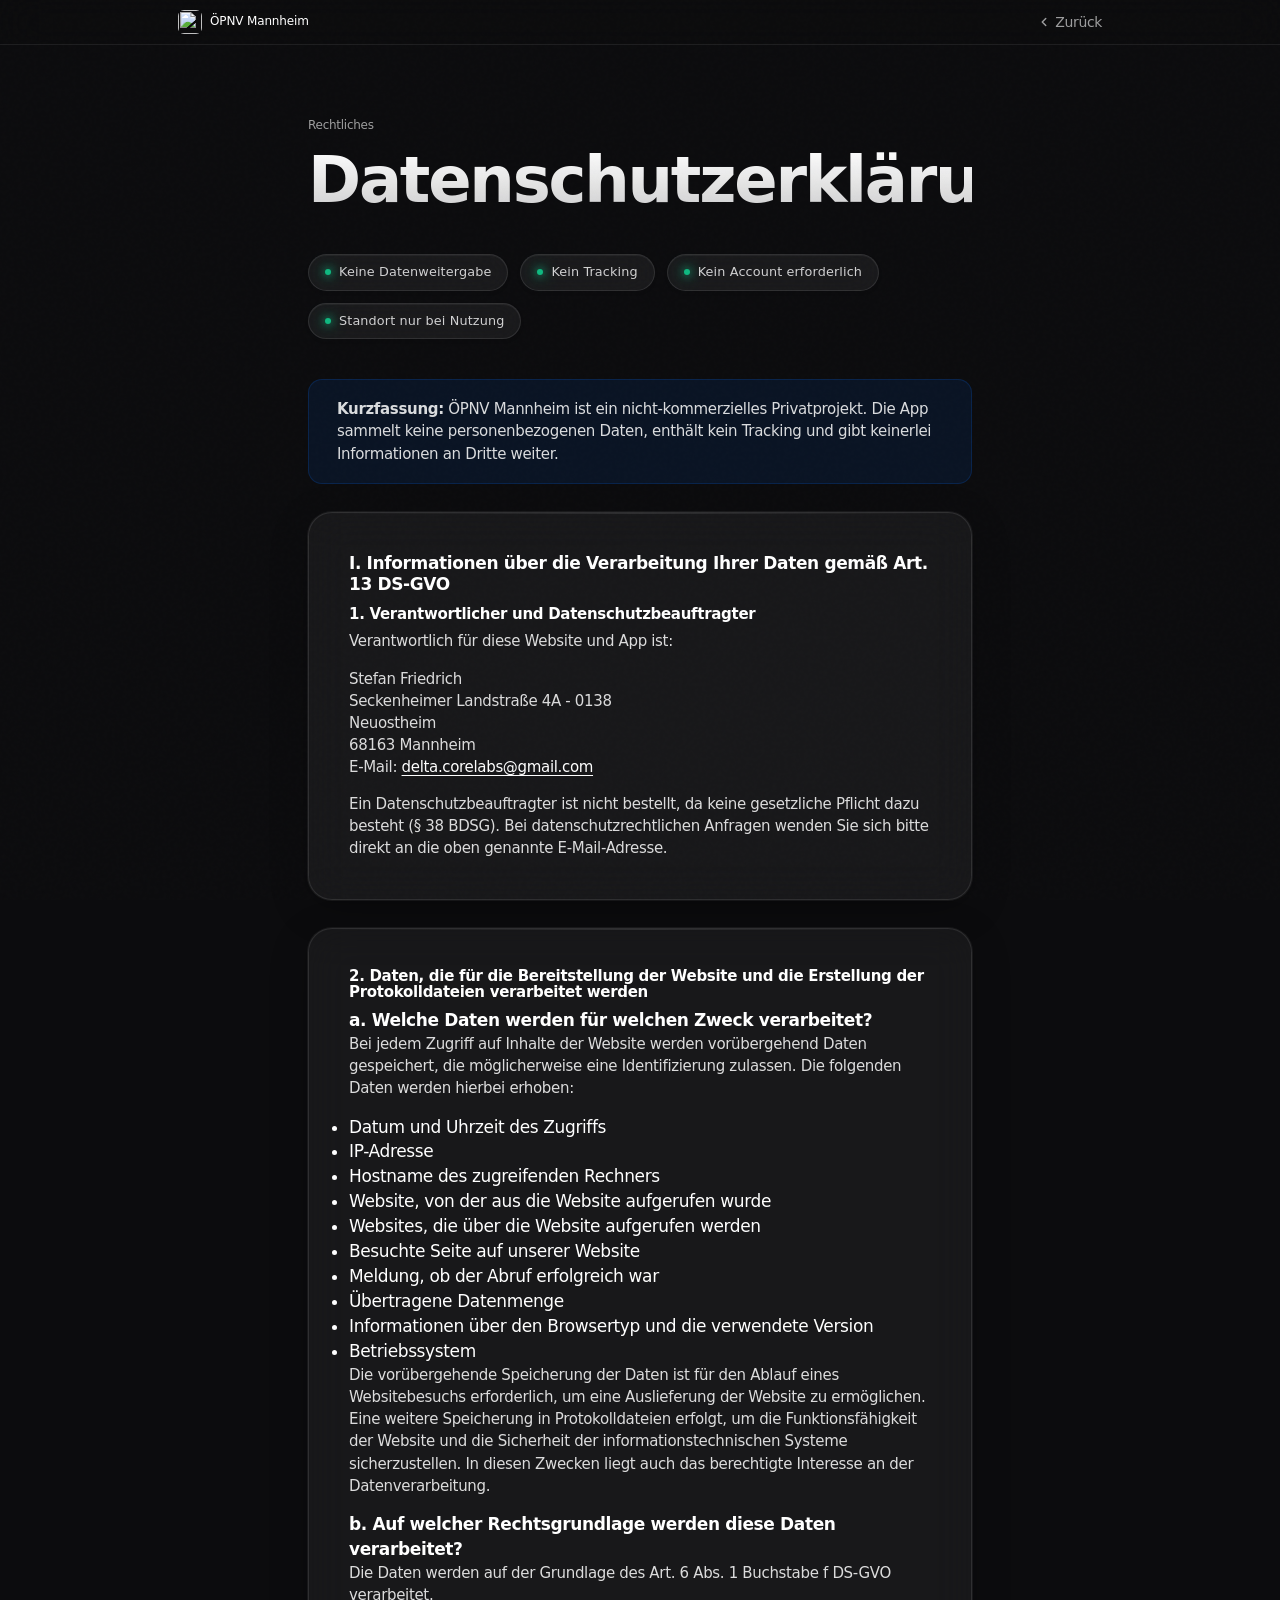
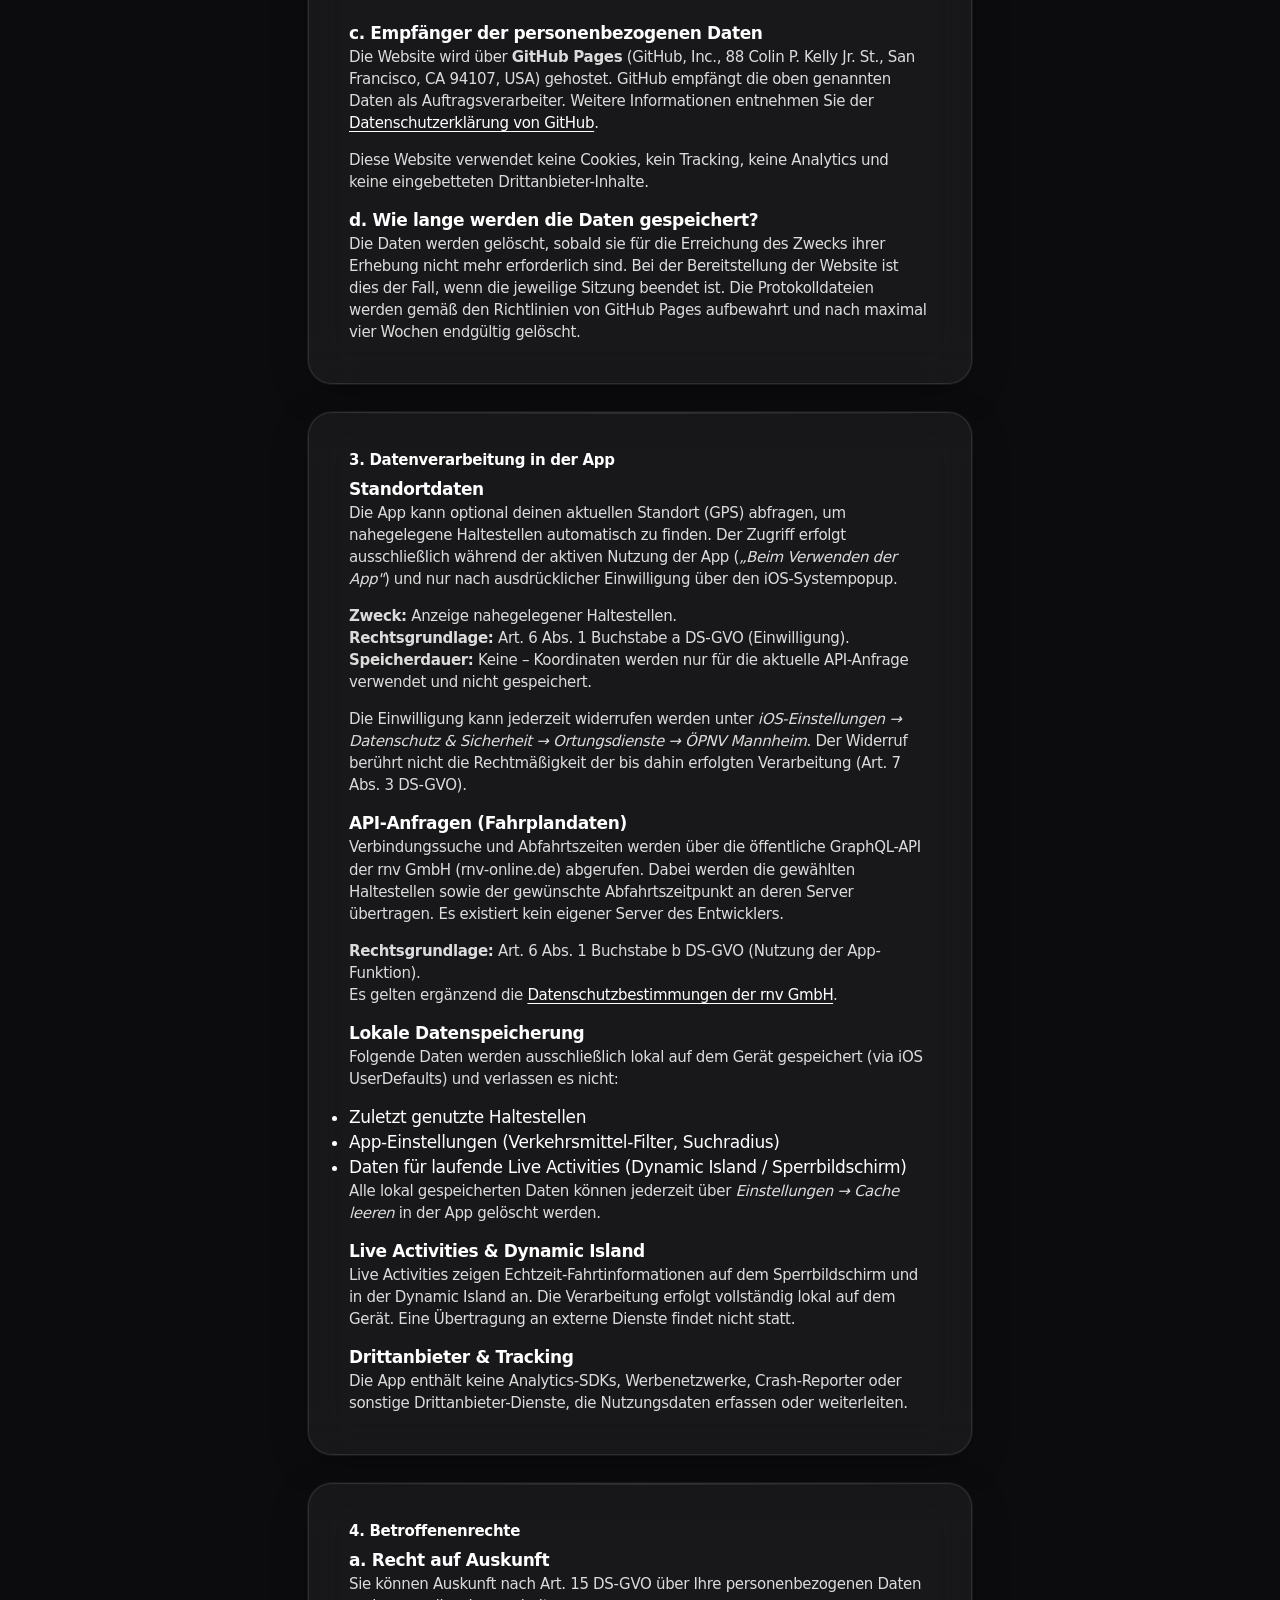
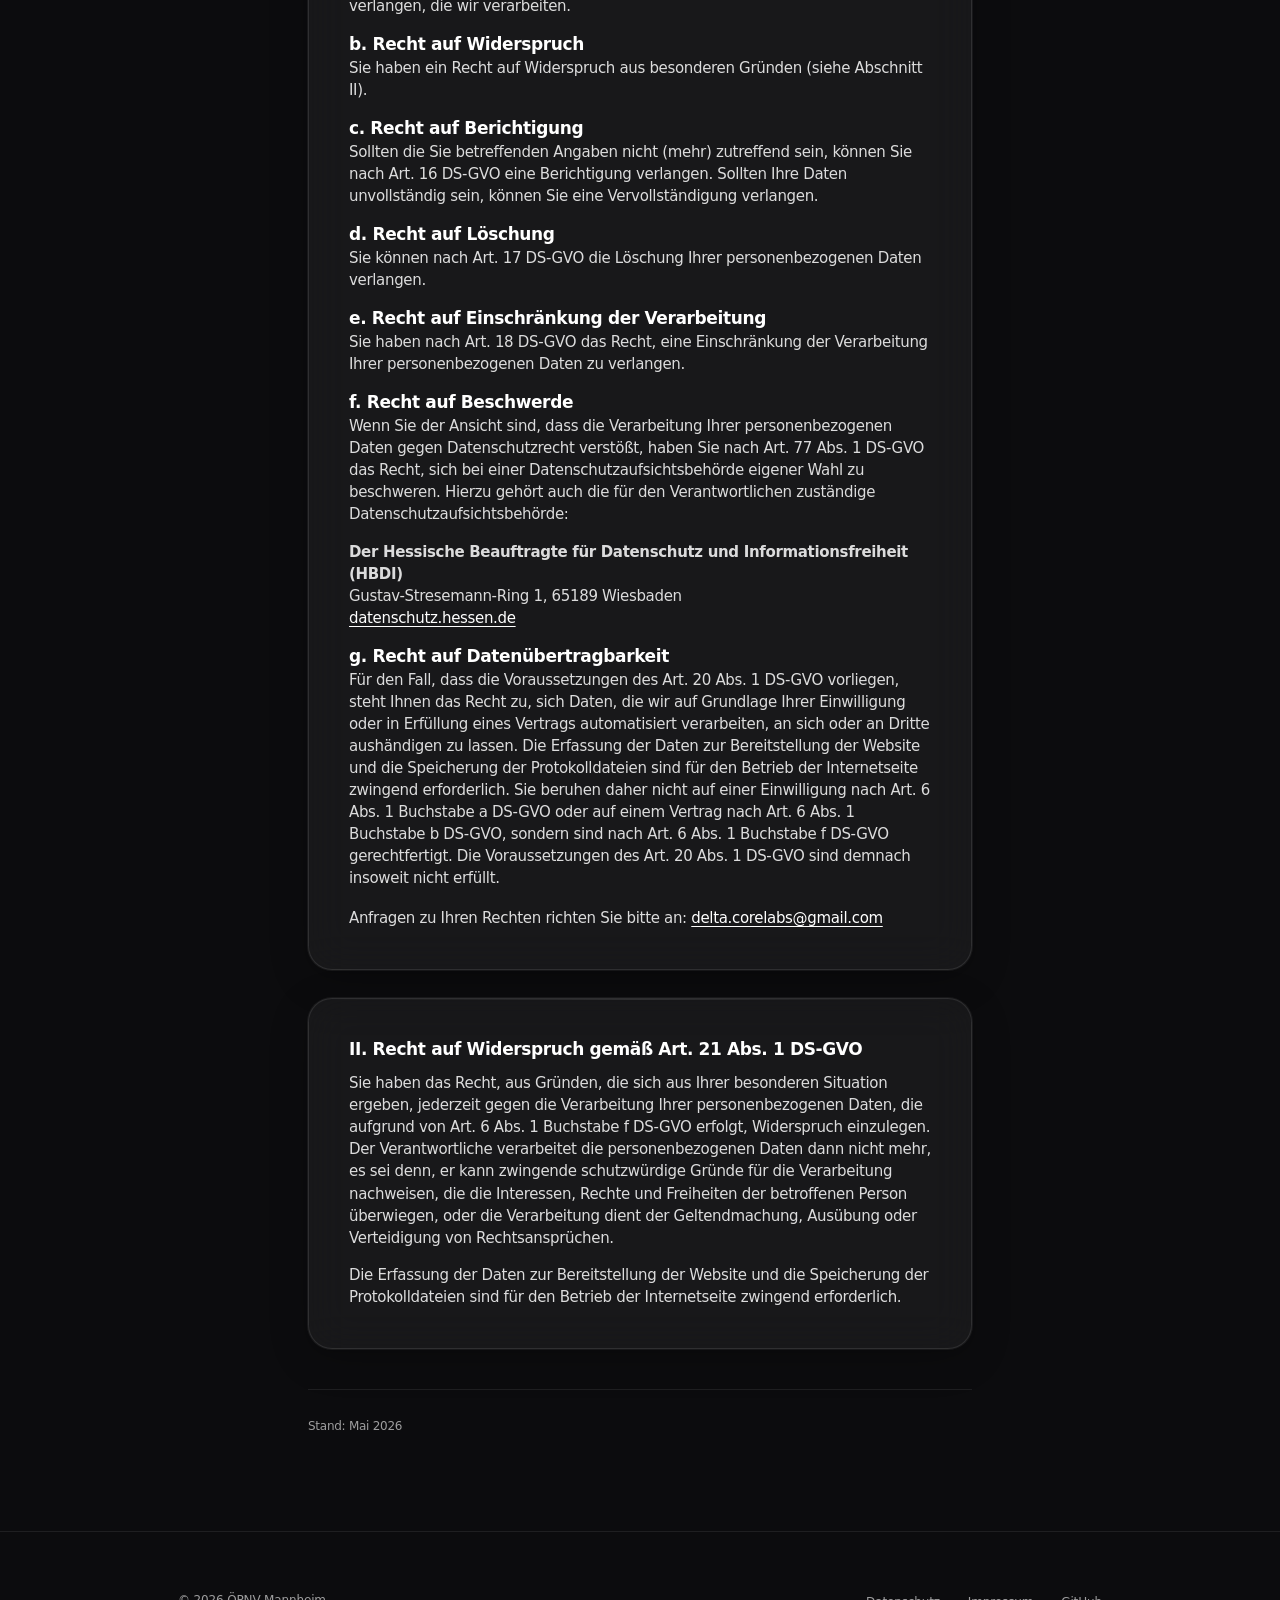
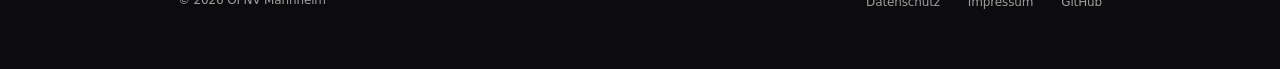
==== commit bc69aee9: "fix: update website" ====
--- a/docs/datenschutz.html
+++ b/docs/datenschutz.html
@@ -56,7 +56,7 @@
     <p>Verantwortlich für diese Website und App ist:</p>
     <p>
       Stefan Friedrich<br />
-      Seckenheimer Landstraße 4A <br />
+      Seckenheimer Landstraße 4A - 0138 <br />
       Neuostheim <br />
       68163 Mannheim <br />
       E-Mail: <span id="contact-email-ds"><noscript>delta.corelabs [at] gmail.com</noscript></span>
